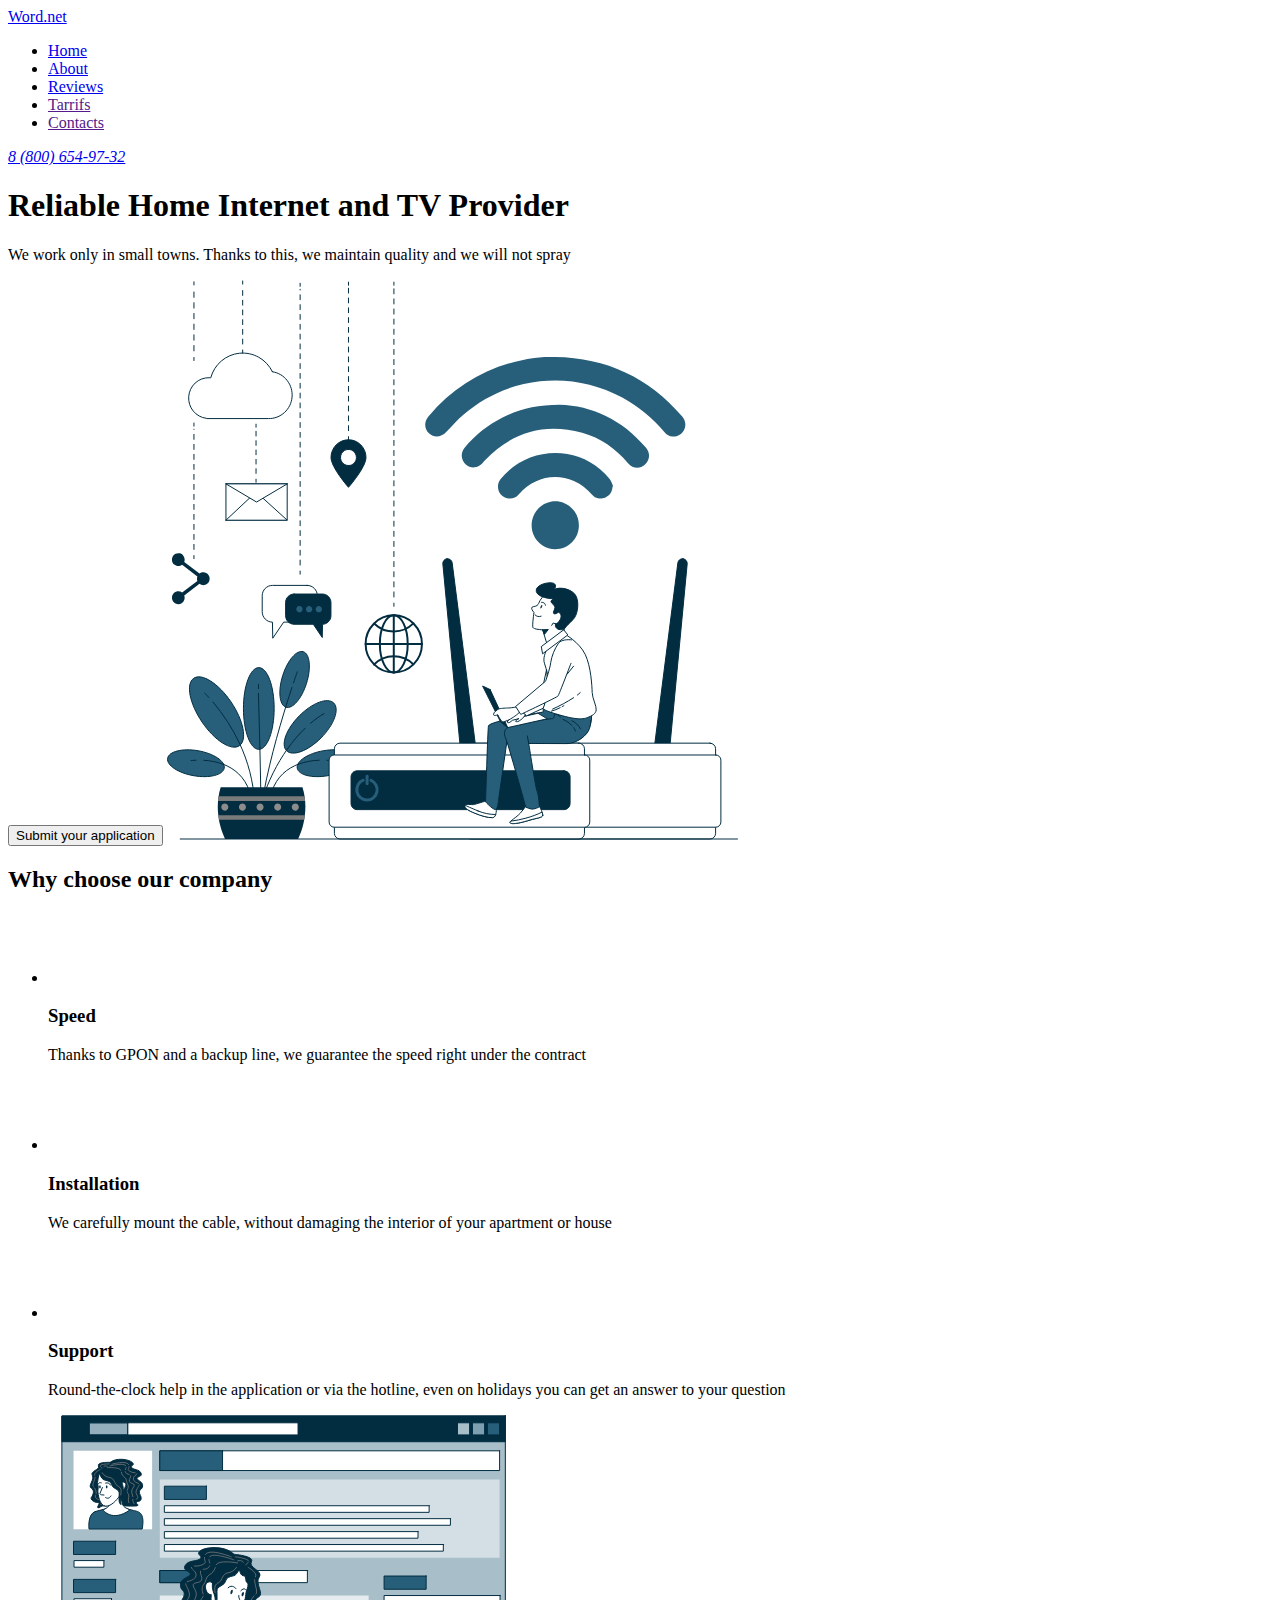
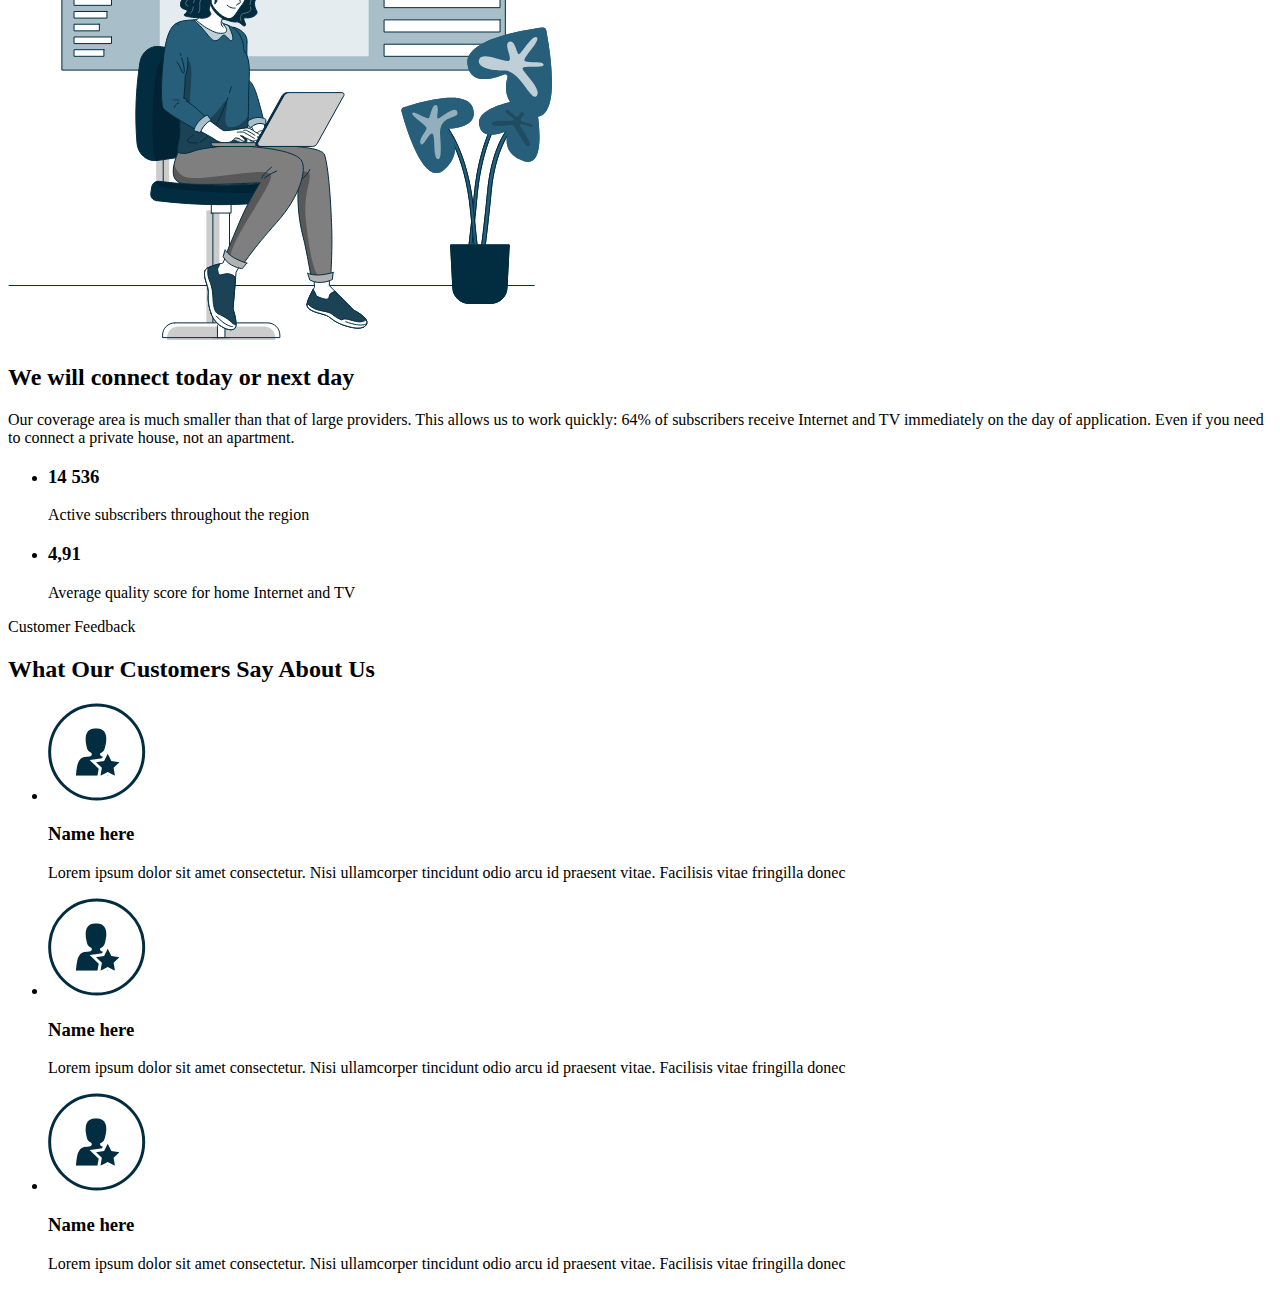
==== index.html @ 2d39d4bf "add customer section" ====
<!DOCTYPE html>
<html lang="en">
  <head>
    <meta charset="UTF-8" />
    <meta name="viewport" content="width=device-width, initial-scale=1.0" />
    <title>World.net</title>
  </head>
  <body>
    <header>
      <a href="./index.html">Word.net</a>
      <nav>
        <ul>
          <li><a href="./index.html">Home</a></li>
          <li><a href="#about">About</a></li>
          <li><a href="#customers">Reviews</a></li>
          <li><a href="">Tarrifs</a></li>
          <li><a href="">Contacts</a></li>
        </ul>
      </nav>
      <address>
        <a href="tel:+88006549732">8 (800) 654-97-32</a>
      </address>
    </header>
    <main>
      <section>
        <h1>Reliable Home Internet and TV Provider</h1>
        <p>
          We work only in small towns. Thanks to this, we maintain quality and
          we will not spray
        </p>
        <button type="button">Submit your application</button>
        <img
          src="./image/hero-img.svg"
          alt="hero-img"
          width="572"
          height="560"
        />
      </section>
      <section>
        <h2>Why choose our company</h2>
        <ul>
          <li>
            <img src="./image/speed.svg" alt="speed" width="70" height="70" />
            <h3>Speed</h3>
            <p>
              Thanks to GPON and a backup line, we guarantee the speed right
              under the contract
            </p>
          </li>
          <li>
            <img src="./image/instal.svg" alt="instal" width="70" height="70" />
            <h3>Installation</h3>
            <p>
              We carefully mount the cable, without damaging the interior of
              your apartment or house
            </p>
          </li>
          <li>
            <img
              src="./image/support.svg"
              alt="support"
              width="70"
              height="70"
            />
            <h3>Support</h3>
            <p>
              Round-the-clock help in the application or via the hotline, even
              on holidays you can get an answer to your question
            </p>
          </li>
        </ul>
      </section>
      <section id="about">
        <img src="./image/about-img.svg" alt="about-img" width="544" height="525">
        <h2>We will connect today
        or next day</h2>
        <p>Our coverage area is much smaller than that of large providers. This allows us to work quickly: 64% of subscribers
        receive Internet and TV immediately on the day of application. Even if you need to connect a private house, not an
        apartment.</p>
        <ul>
          <li>
            <h3>14 536</h3>
            <p>Active subscribers throughout the region</p>
          </li>
          <li>
            <h3>4,91</h3>
            <p>Average quality score for home Internet and TV</p>
          </li>
        </ul>
      </section>
      <section id="customers">
        <p>Customer Feedback</p>
        <h2>What Our Customers Say About Us</h2>
        <ul>
          <li>
            <img src="./image/customer.svg" alt="customer" width="98" height="98">
            <h3>Name here</h3>
            <p>Lorem ipsum dolor sit amet consectetur. Nisi ullamcorper tincidunt odio arcu id praesent vitae. Facilisis vitae fringilla donec</p>
          </li>
          <li>
            <img src="./image/customer.svg" alt="customer" width="98" height="98">
            <h3>Name here</h3>
            <p>Lorem ipsum dolor sit amet consectetur. Nisi ullamcorper tincidunt odio arcu id praesent vitae. Facilisis vitae fringilla donec</p>
          </li>
          <li>
            <img src="./image/customer.svg" alt="customer" width="98" height="98">
            <h3>Name here</h3>
            <p>Lorem ipsum dolor sit amet consectetur. Nisi ullamcorper tincidunt odio arcu id praesent vitae. Facilisis vitae fringilla donec</p>
          </li>
        </ul>
      </section>
    </main>
  </body>
</html>
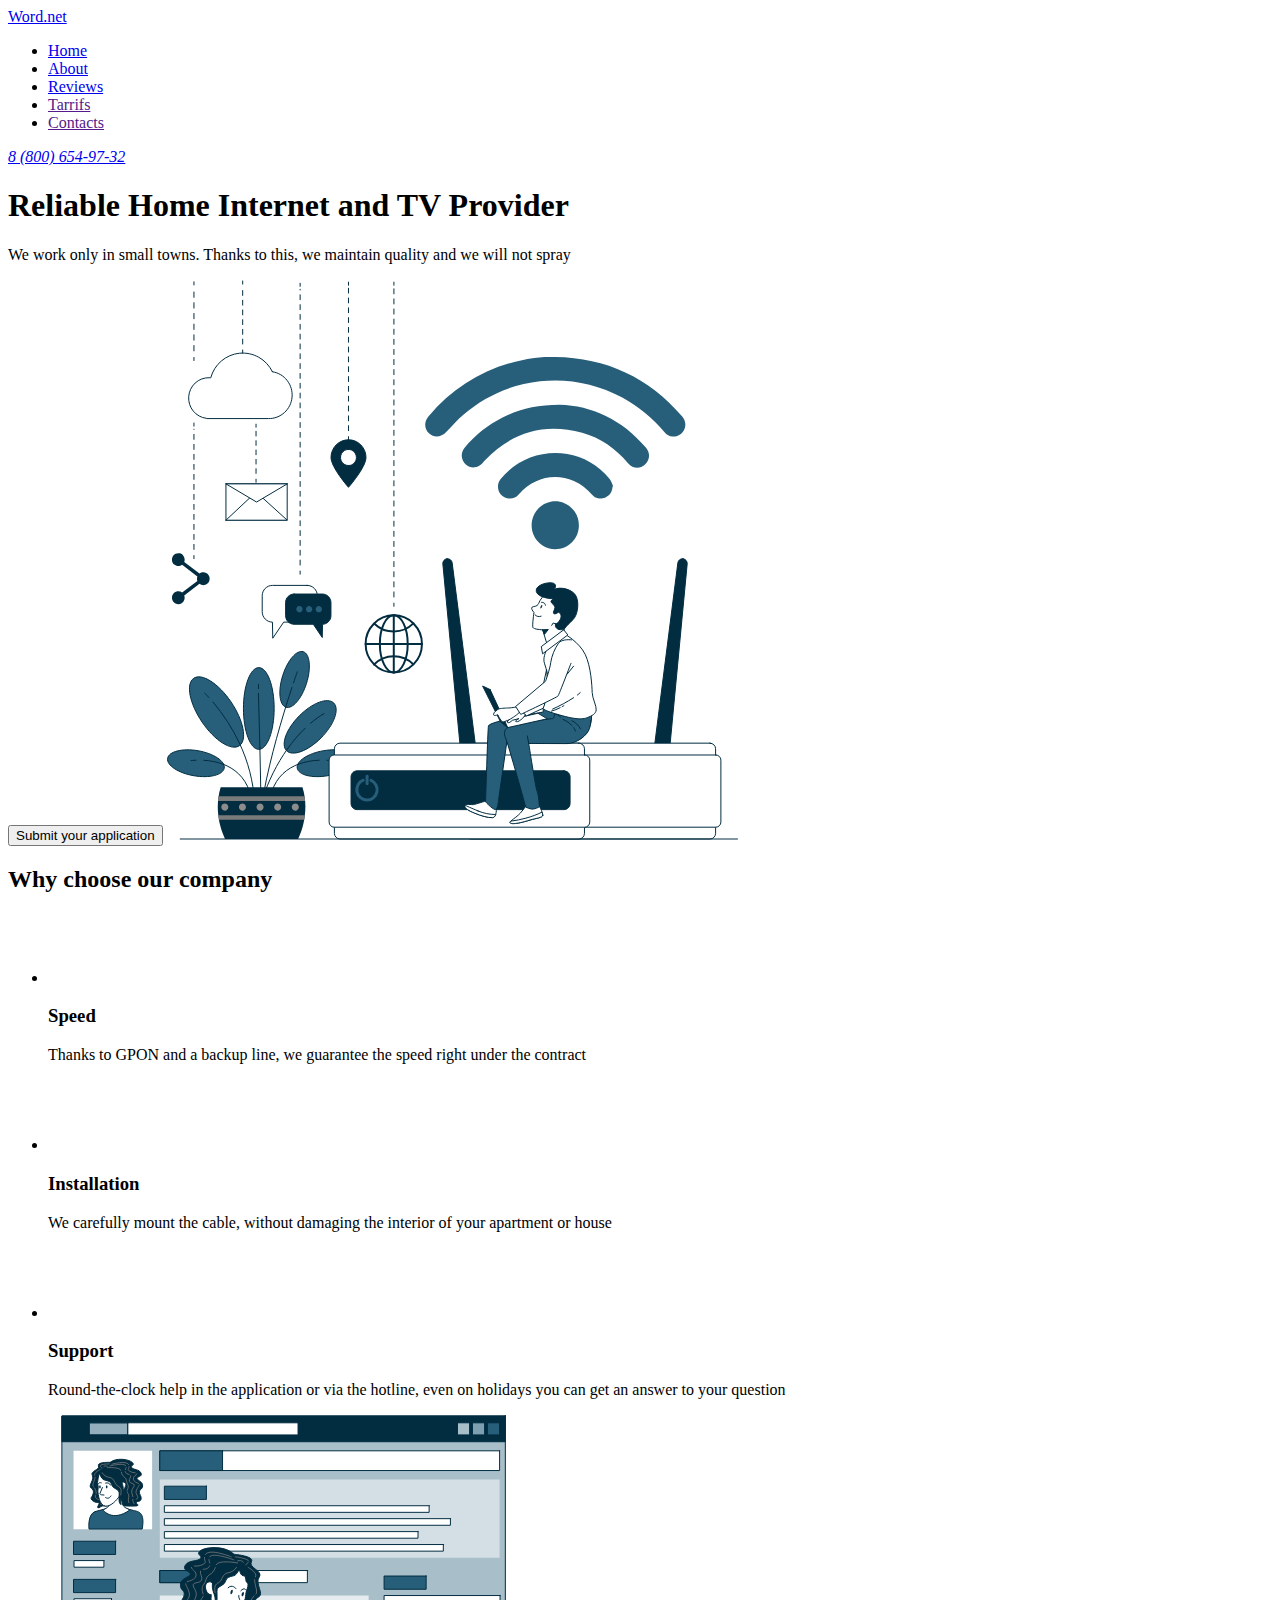
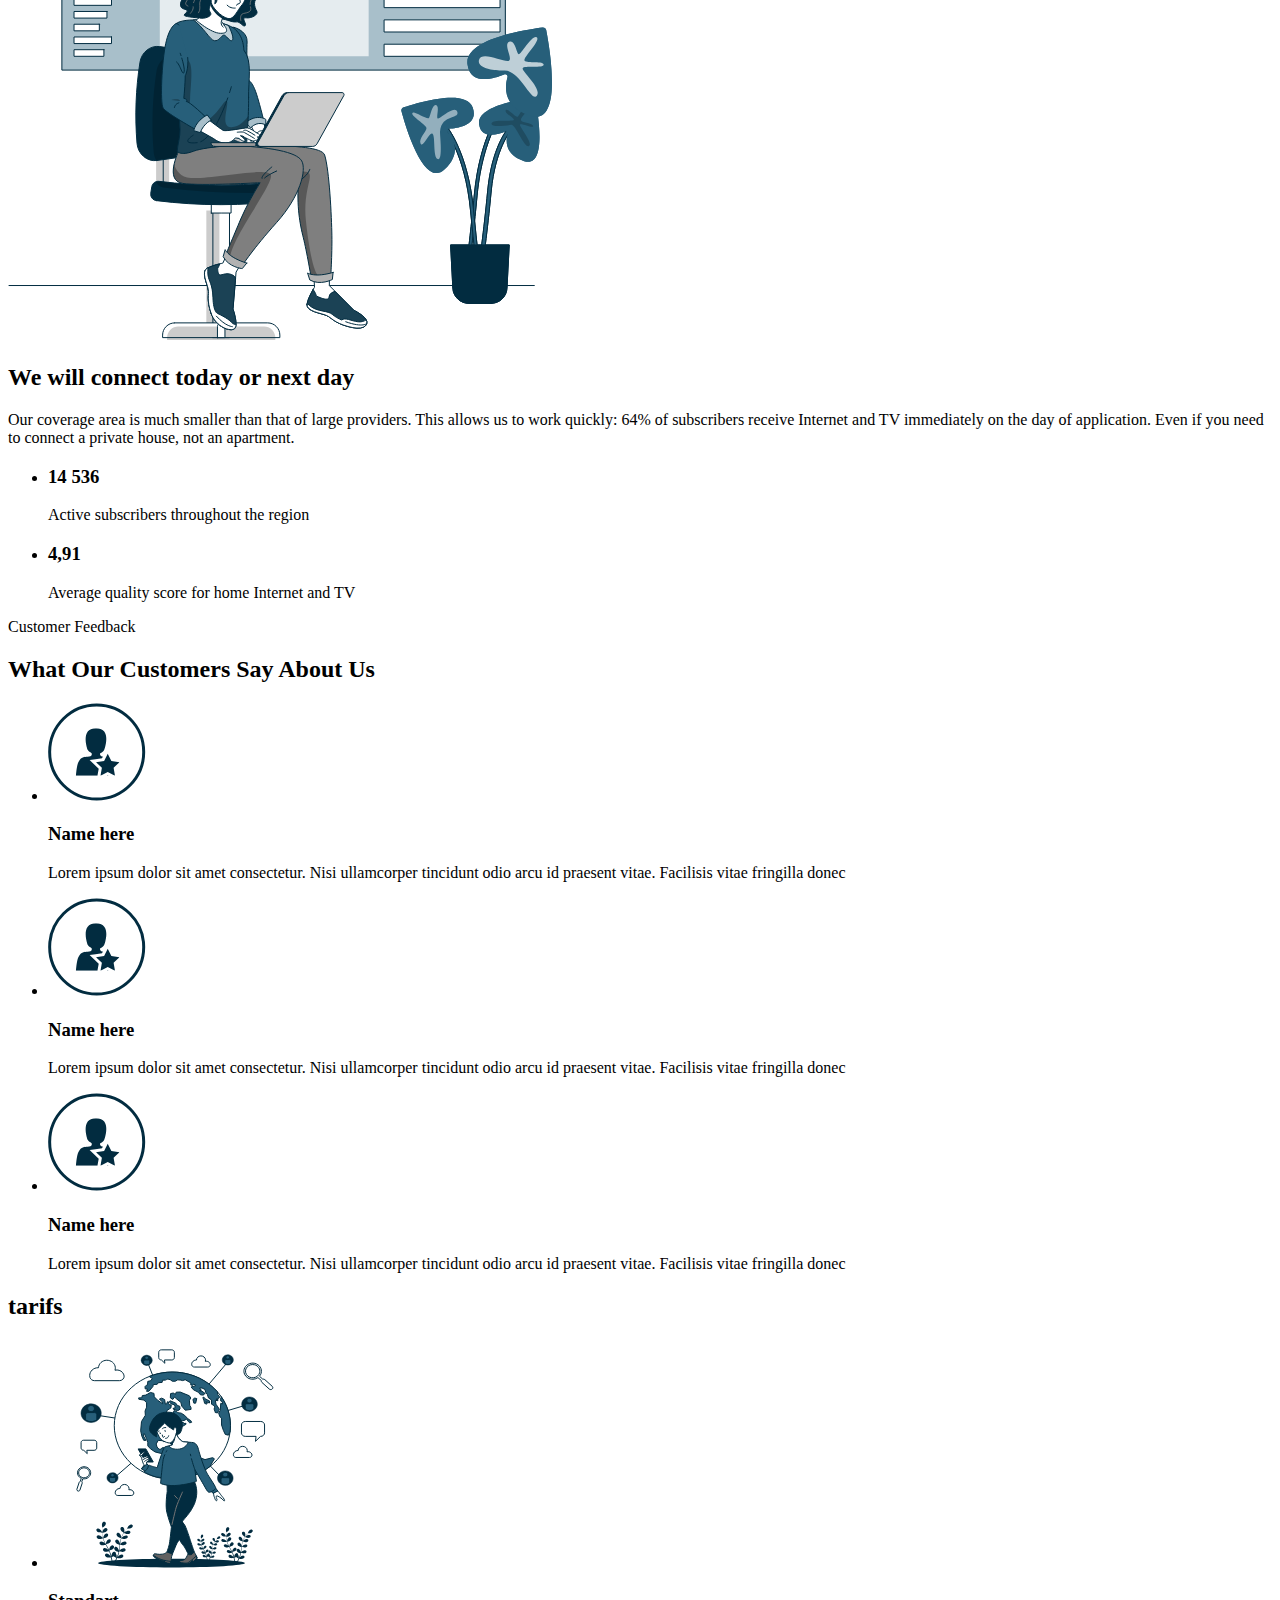
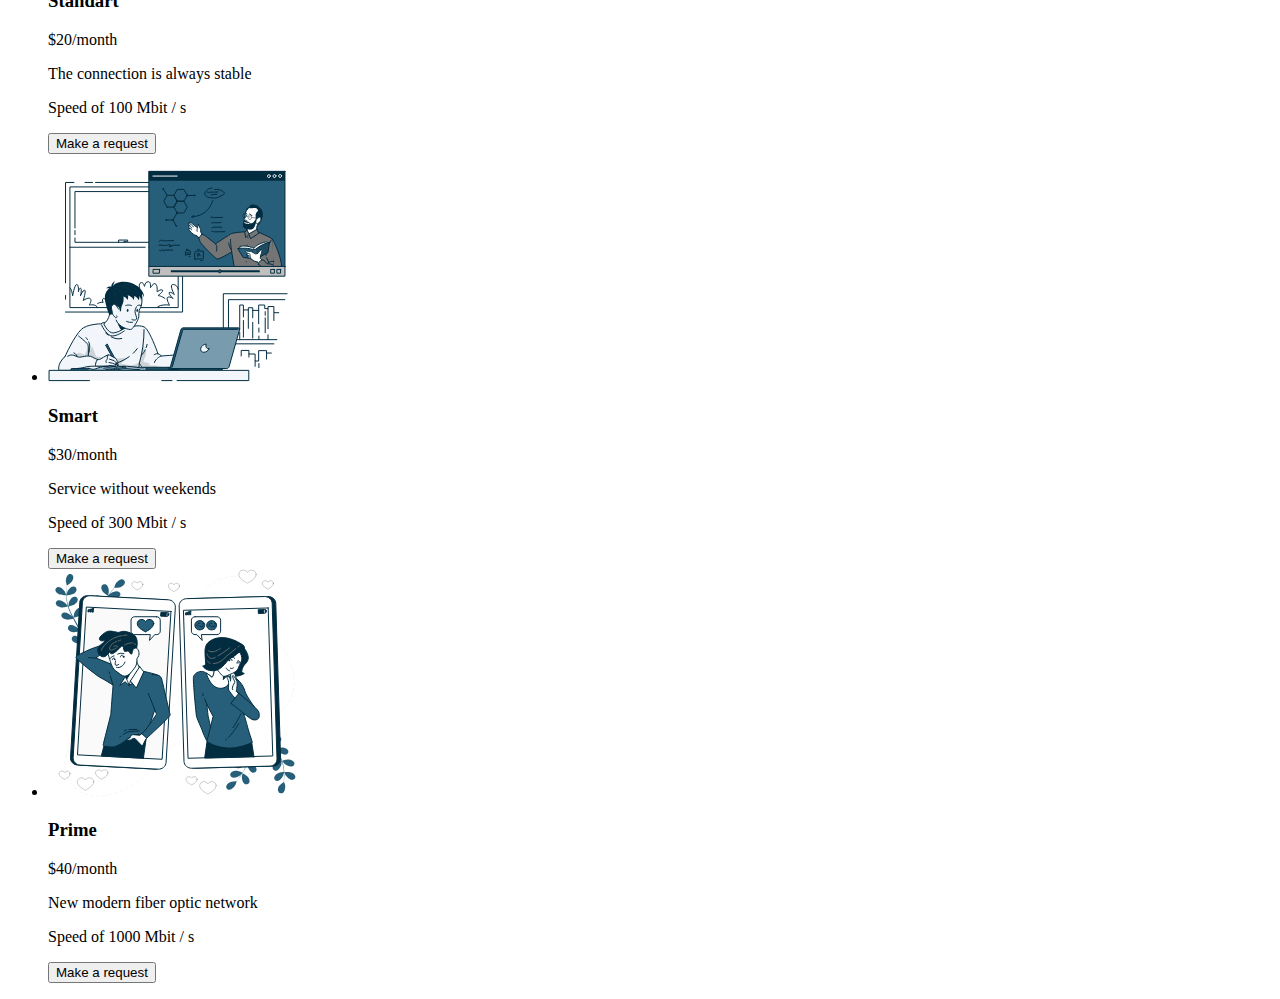
==== commit 8897aa9d: "add tarif section" ====
--- a/index.html
+++ b/index.html
@@ -71,12 +71,19 @@
         </ul>
       </section>
       <section id="about">
-        <img src="./image/about-img.svg" alt="about-img" width="544" height="525">
-        <h2>We will connect today
-        or next day</h2>
-        <p>Our coverage area is much smaller than that of large providers. This allows us to work quickly: 64% of subscribers
-        receive Internet and TV immediately on the day of application. Even if you need to connect a private house, not an
-        apartment.</p>
+        <img
+          src="./image/about-img.svg"
+          alt="about-img"
+          width="544"
+          height="525"
+        />
+        <h2>We will connect today or next day</h2>
+        <p>
+          Our coverage area is much smaller than that of large providers. This
+          allows us to work quickly: 64% of subscribers receive Internet and TV
+          immediately on the day of application. Even if you need to connect a
+          private house, not an apartment.
+        </p>
         <ul>
           <li>
             <h3>14 536</h3>
@@ -93,19 +100,77 @@
         <h2>What Our Customers Say About Us</h2>
         <ul>
           <li>
-            <img src="./image/customer.svg" alt="customer" width="98" height="98">
+            <img
+              src="./image/customer.svg"
+              alt="customer"
+              width="98"
+              height="98"
+            />
             <h3>Name here</h3>
-            <p>Lorem ipsum dolor sit amet consectetur. Nisi ullamcorper tincidunt odio arcu id praesent vitae. Facilisis vitae fringilla donec</p>
+            <p>
+              Lorem ipsum dolor sit amet consectetur. Nisi ullamcorper tincidunt
+              odio arcu id praesent vitae. Facilisis vitae fringilla donec
+            </p>
           </li>
           <li>
-            <img src="./image/customer.svg" alt="customer" width="98" height="98">
+            <img
+              src="./image/customer.svg"
+              alt="customer"
+              width="98"
+              height="98"
+            />
             <h3>Name here</h3>
-            <p>Lorem ipsum dolor sit amet consectetur. Nisi ullamcorper tincidunt odio arcu id praesent vitae. Facilisis vitae fringilla donec</p>
+            <p>
+              Lorem ipsum dolor sit amet consectetur. Nisi ullamcorper tincidunt
+              odio arcu id praesent vitae. Facilisis vitae fringilla donec
+            </p>
           </li>
           <li>
-            <img src="./image/customer.svg" alt="customer" width="98" height="98">
+            <img
+              src="./image/customer.svg"
+              alt="customer"
+              width="98"
+              height="98"
+            />
             <h3>Name here</h3>
-            <p>Lorem ipsum dolor sit amet consectetur. Nisi ullamcorper tincidunt odio arcu id praesent vitae. Facilisis vitae fringilla donec</p>
+            <p>
+              Lorem ipsum dolor sit amet consectetur. Nisi ullamcorper tincidunt
+              odio arcu id praesent vitae. Facilisis vitae fringilla donec
+            </p>
+          </li>
+        </ul>
+      </section>
+      <section>
+        <h2>tarifs</h2>
+        <ul>
+          <li>
+            <img
+              src="./image/standart.svg"
+              alt="standart"
+              width="248"
+              height="228"
+            />
+            <h3>Standart</h3>
+            <p>$20/month</p>
+            <p>The connection is always stable</p>
+            <p>Speed of 100 Mbit / s</p>
+            <button type="button">Make a request</button>
+          </li>
+          <li>
+            <img src="./image/smart.svg" alt="smart" width="248" height="228" />
+            <h3>Smart</h3>
+            <p>$30/month</p>
+            <p>Service without weekends</p>
+            <p>Speed of 300 Mbit / s</p>
+            <button type="button">Make a request</button>
+          </li>
+          <li>
+            <img src="./image/prime.svg" alt="prime" width="248" height="228" />
+            <h3>Prime</h3>
+            <p>$40/month</p>
+            <p>New modern fiber optic network</p>
+            <p>Speed of 1000 Mbit / s</p>
+            <button type="button">Make a request</button>
           </li>
         </ul>
       </section>
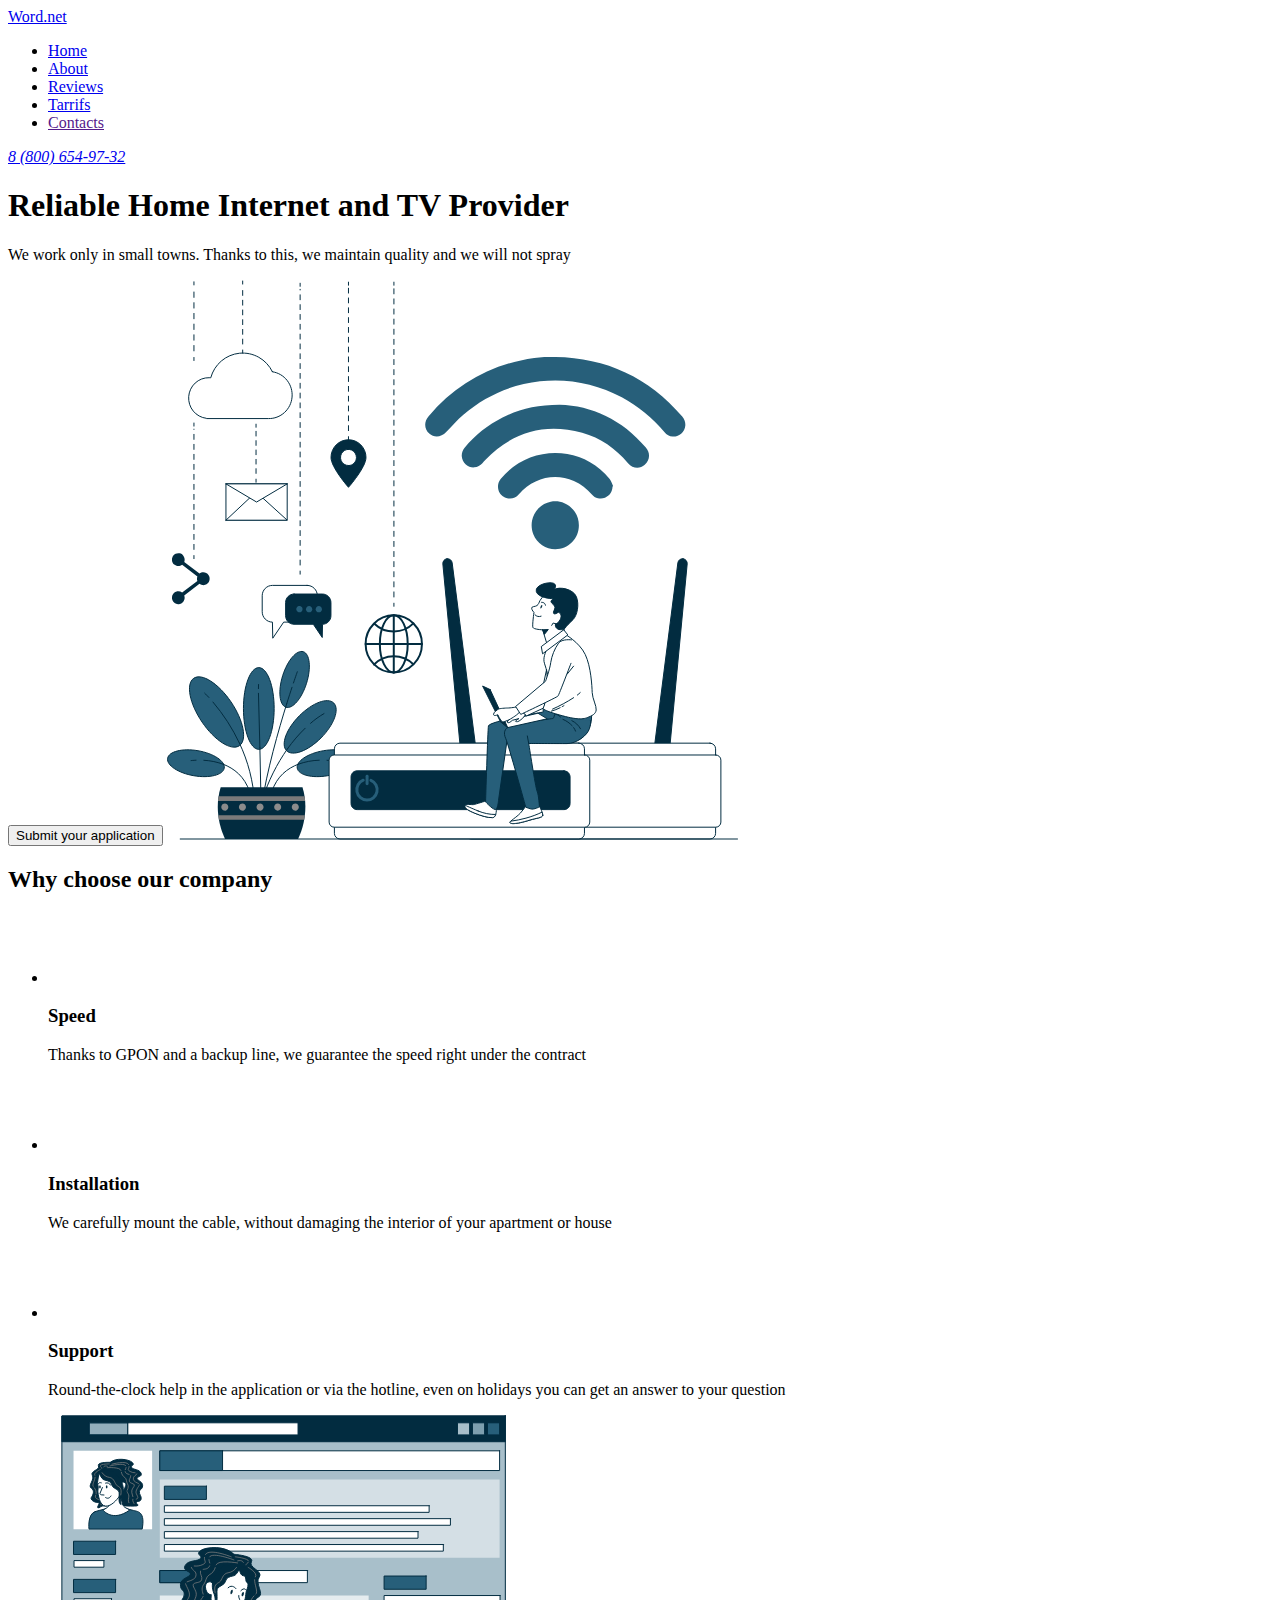
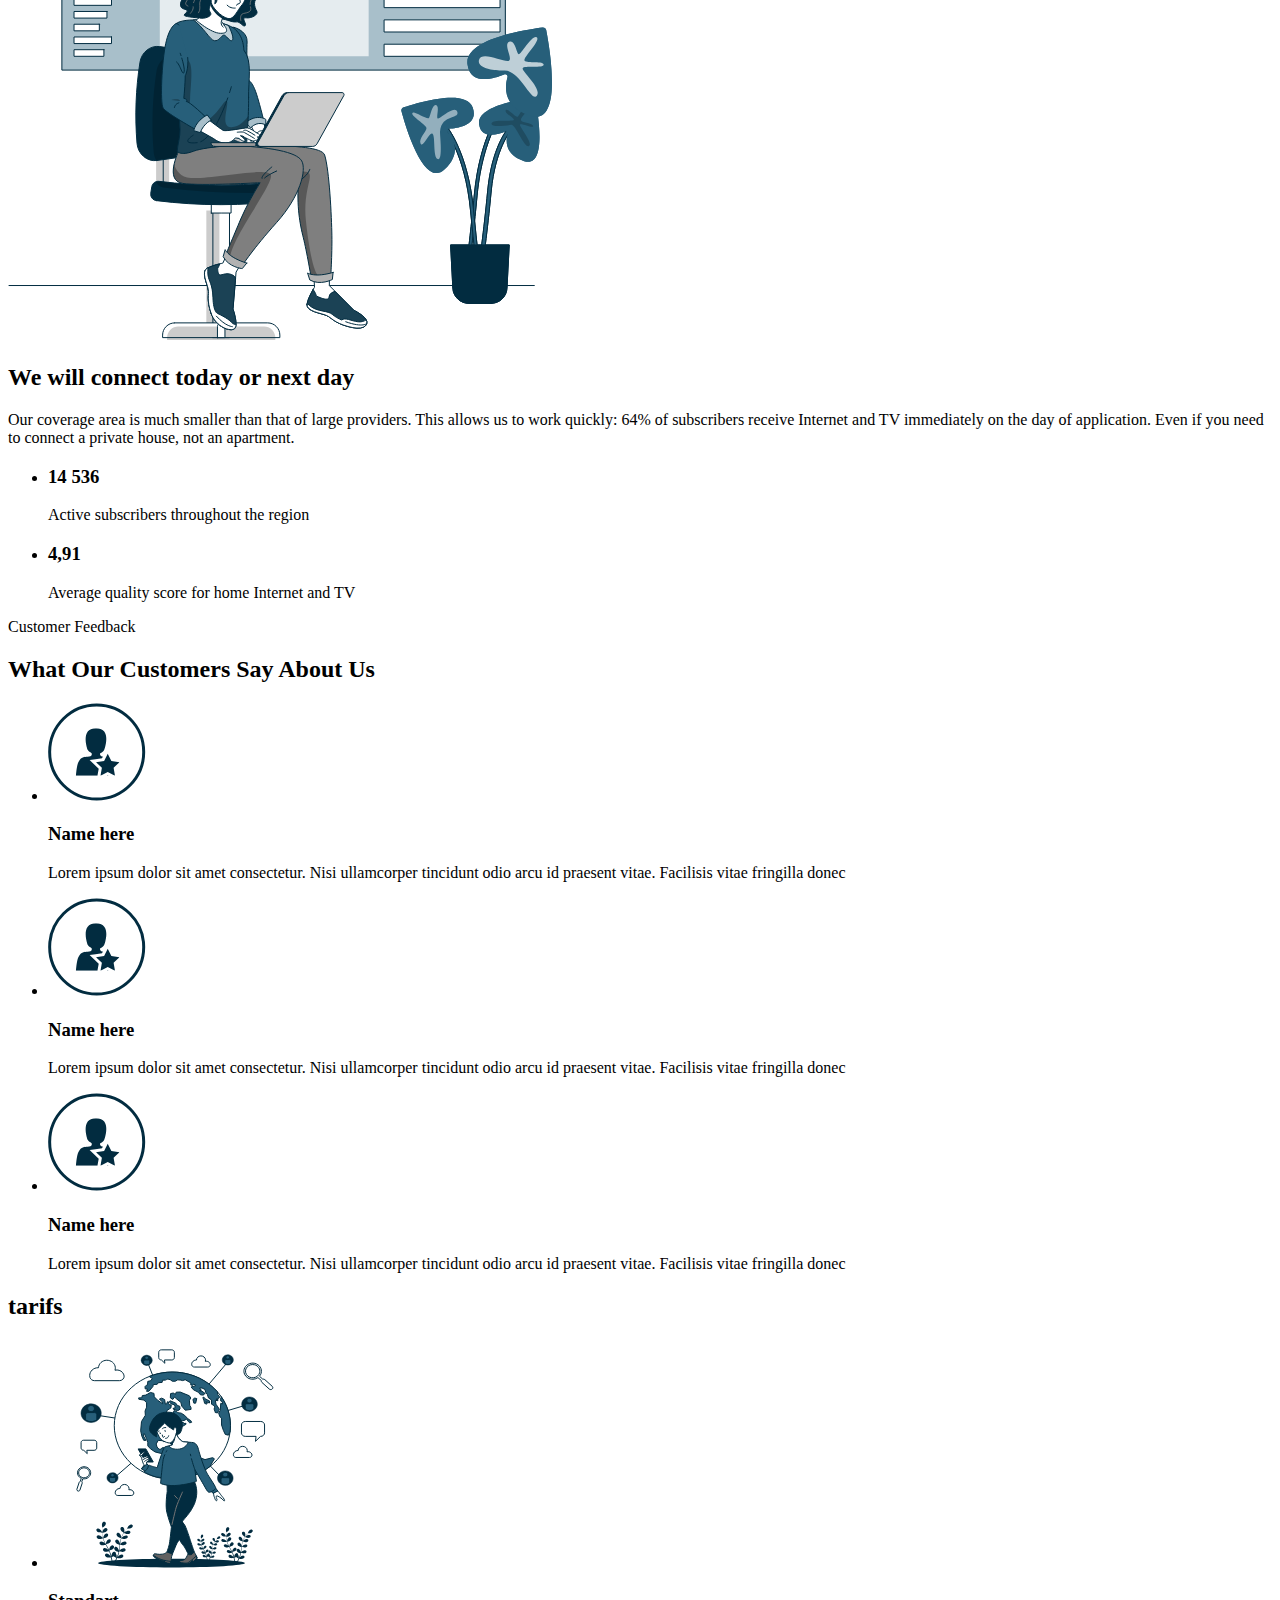
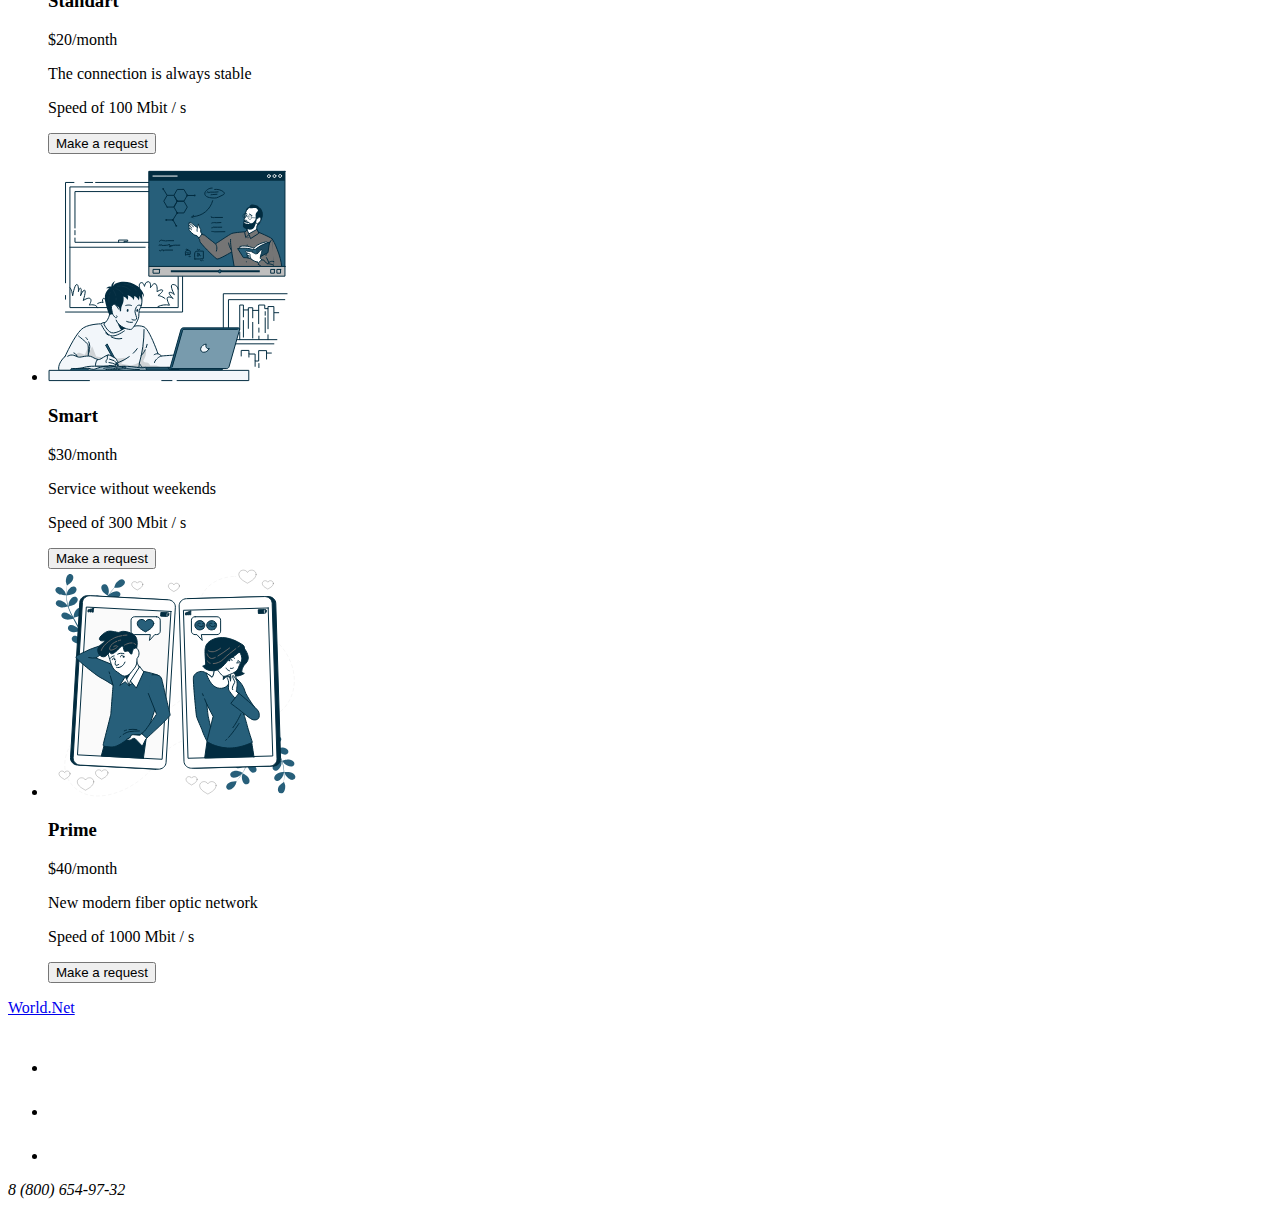
==== commit 59791ddd: "add foother" ====
--- a/index.html
+++ b/index.html
@@ -13,7 +13,7 @@
           <li><a href="./index.html">Home</a></li>
           <li><a href="#about">About</a></li>
           <li><a href="#customers">Reviews</a></li>
-          <li><a href="">Tarrifs</a></li>
+          <li><a href="./tarif.html">Tarrifs</a></li>
           <li><a href="">Contacts</a></li>
         </ul>
       </nav>
@@ -175,5 +175,38 @@
         </ul>
       </section>
     </main>
+    <footer>
+      <a href="./index.html">World.Net</a>
+      <ul>
+        <li>
+          <a href="" target="_blank" aria-label="instagram link"
+            ><img
+              src="./image/instagram.svg"
+              alt="instagram"
+              width="40"
+              height="40"
+          /></a>
+        </li>
+        <li>
+          <a href="" target="_blank" aria-label="facebook link"
+            ><img
+              src="./image/facebook.svg"
+              alt="facebook"
+              width="40"
+              height="40"
+          /></a>
+        </li>
+        <li>
+          <a href="" target="_blank" aria-label="whatsapp link"
+            ><img
+              src="./image/whatsapp.svg"
+              alt="whatsapp"
+              width="40"
+              height="40"
+          /></a>
+        </li>
+      </ul>
+      <address><a href="tel:88006549732"></a>8 (800) 654-97-32</address>
+    </footer>
   </body>
 </html>
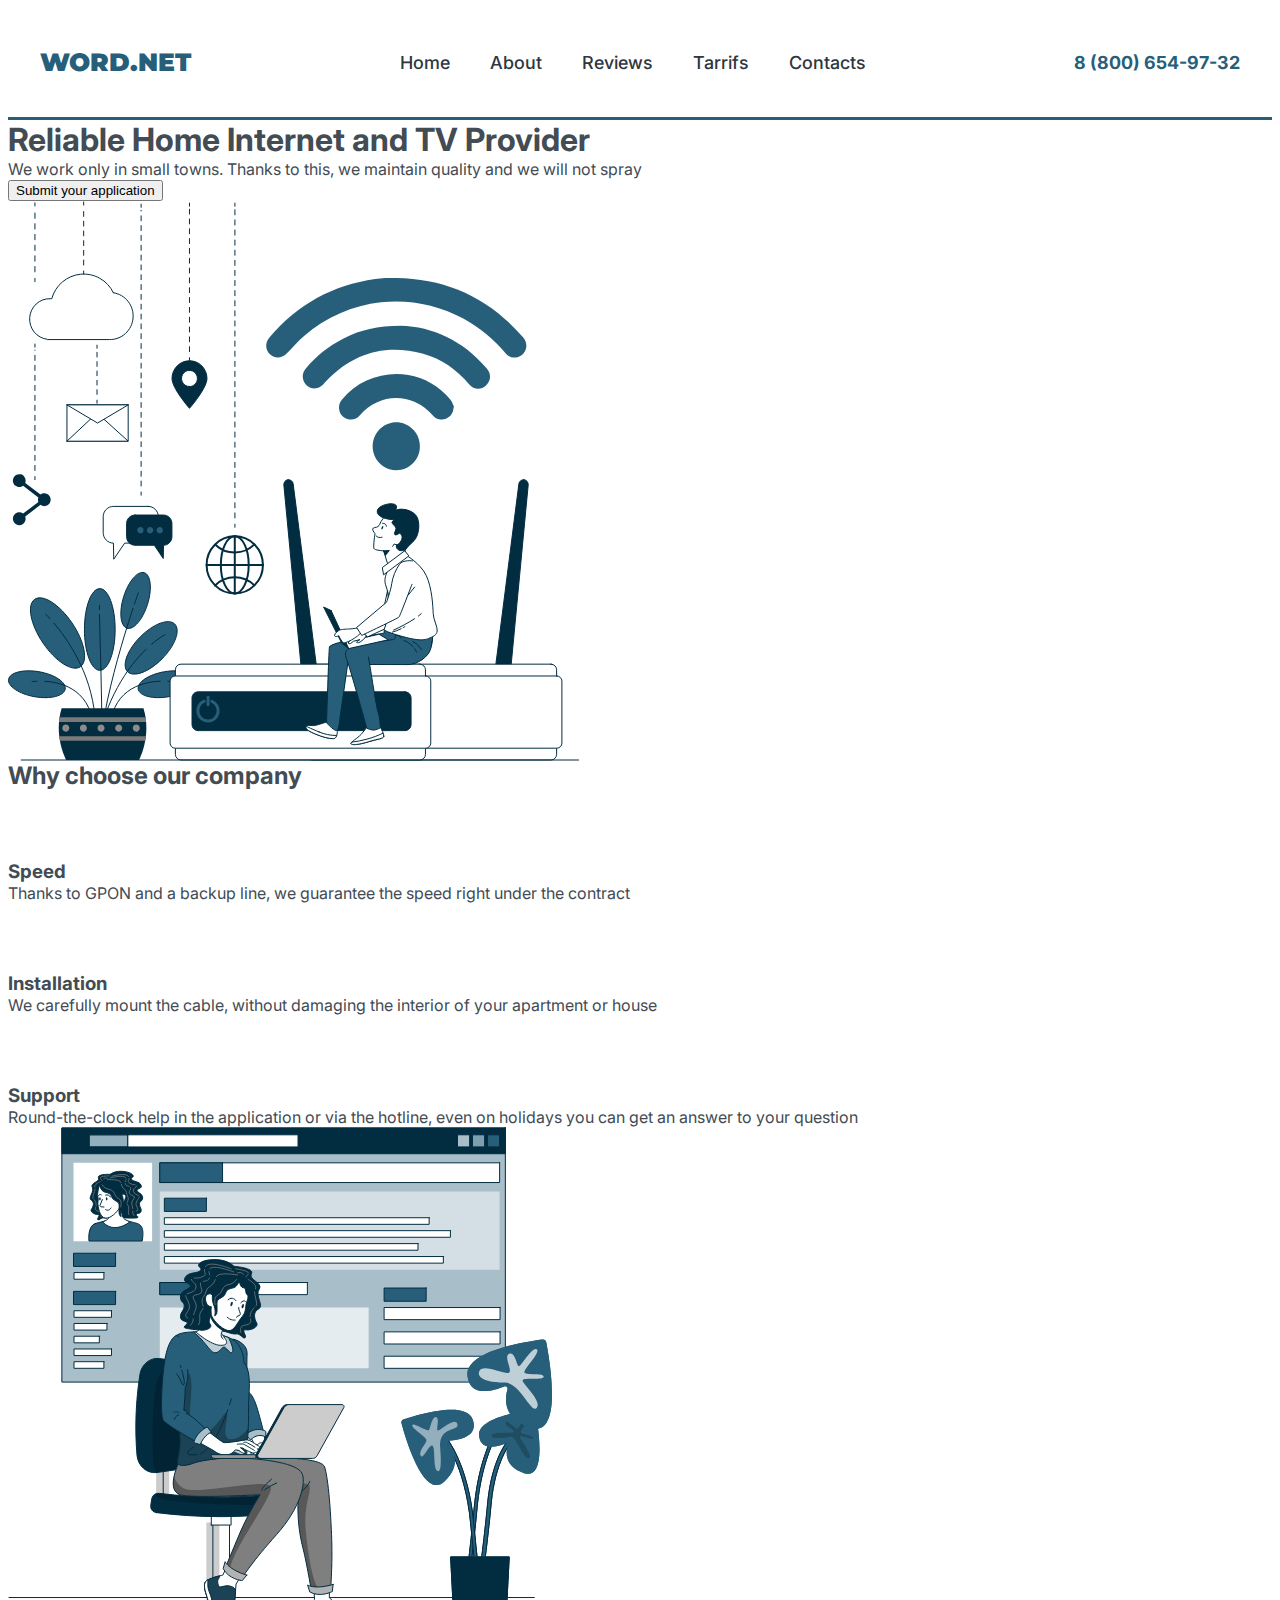
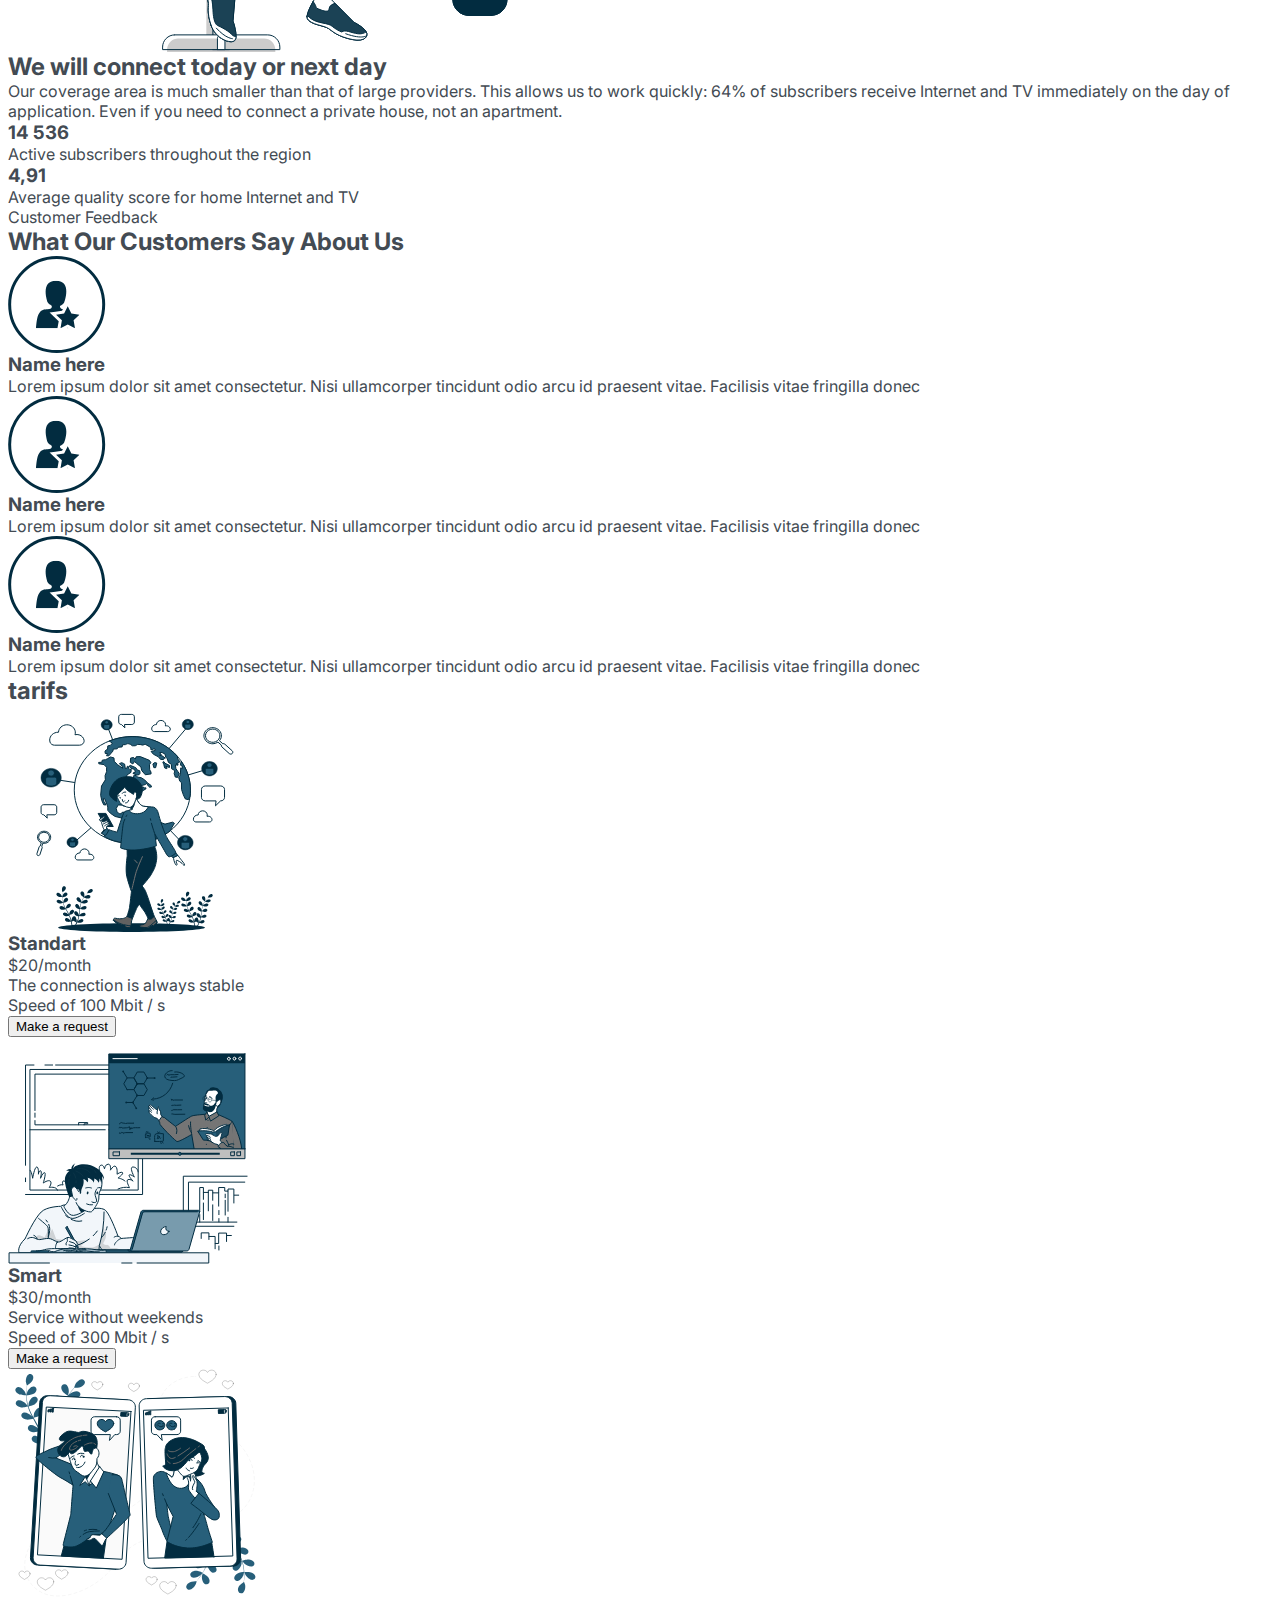
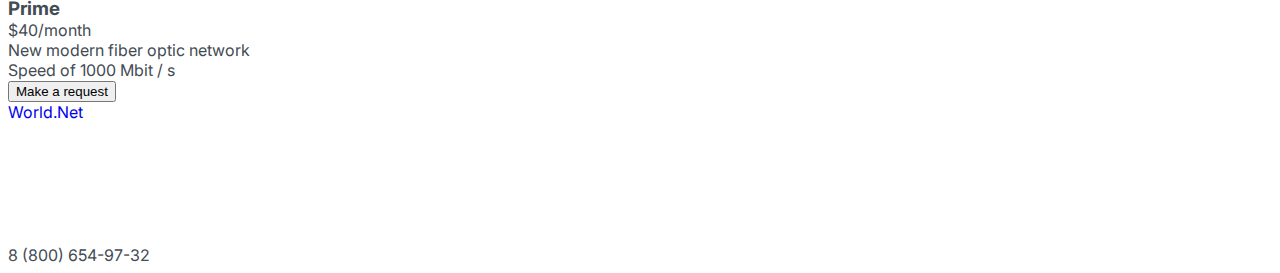
==== commit 53dc03cf: "add header styles" ====
--- a/index.html
+++ b/index.html
@@ -4,22 +4,29 @@
     <meta charset="UTF-8" />
     <meta name="viewport" content="width=device-width, initial-scale=1.0" />
     <title>World.net</title>
+    <link rel="stylesheet" href="https://cdnjs.cloudflare.com/ajax/libs/modern-normalize/2.0.0/modern-normalize.min.css" integrity="sha512-4xo8blKMVCiXpTaLzQSLSw3KFOVPWhm/TRtuPVc4WG6kUgjH6J03IBuG7JZPkcWMxJ5huwaBpOpnwYElP/m6wg==" crossorigin="anonymous" referrerpolicy="no-referrer" />
+    <link rel="preconnect" href="https://fonts.googleapis.com">
+<link rel="preconnect" href="https://fonts.gstatic.com" crossorigin>
+<link href="https://fonts.googleapis.com/css2?family=Inter:wght@400;600;700&family=Montserrat:wght@900&family=Poppins:wght@400&family=Reem+Kufi:wght@400&display=swap" rel="stylesheet">
+    <link rel="stylesheet" href="./css/style.css">
   </head>
   <body>
-    <header>
-      <a href="./index.html">Word.net</a>
-      <nav>
-        <ul>
-          <li><a href="./index.html">Home</a></li>
-          <li><a href="#about">About</a></li>
-          <li><a href="#customers">Reviews</a></li>
-          <li><a href="./tarif.html">Tarrifs</a></li>
-          <li><a href="">Contacts</a></li>
-        </ul>
-      </nav>
-      <address>
-        <a href="tel:+88006549732">8 (800) 654-97-32</a>
-      </address>
+    <header class="header">
+      <div class="container header-container">
+        <a class="header-logo" href="./index.html">Word.net</a>
+        <nav class="header-nav">
+          <ul class="header-list">
+            <li class="header-item"><a class="header-link" href="./index.html">Home</a></li>
+            <li class="header-item"><a class="header-link" href="#about">About</a></li>
+            <li class="header-item"><a class="header-link" href="#customers">Reviews</a></li>
+            <li class="header-item"><a class="header-link" href="./tarif.html">Tarrifs</a></li>
+            <li class="header-item"><a class="header-link" href="">Contacts</a></li>
+          </ul>
+        </nav>
+        <address class="header-addres">
+          <a class="header-tel-link" href="tel:+88006549732">8 (800) 654-97-32</a>
+        </address>
+      </div>
     </header>
     <main>
       <section>
--- a/css/style.css
+++ b/css/style.css
@@ -0,0 +1,96 @@
+body {
+  font-family: Inter, sans-serif;
+  background-color: #ffffff;
+  color: #434b53;
+}
+ul,
+ol {
+  list-style: none;
+  margin-top: 0;
+  margin-bottom: 0;
+  padding-left: 0;
+}
+
+a {
+  text-decoration: none;
+}
+
+address {
+  font-style: normal;
+}
+
+img {
+  display: block;
+  max-width: 100%;
+  height: auto;
+}
+
+h1,
+h2,
+h3,
+h4,
+h5,
+h6,
+p {
+  margin-top: 0;
+  margin-bottom: 0;
+}
+button {
+  cursor: pointer;
+}
+.container {
+    width: 1200px;
+    padding-left: 15px;
+    padding-right: 15px;
+    margin: 0 auto;
+}
+/* HEADER */
+
+.header {
+    border-bottom: 3px solid #275f7a;
+}
+
+.header-container {
+    display: flex;
+    justify-content: space-between;
+    align-items: center;
+}
+
+.header-logo {
+  font-weight: 900;
+  font-size: 25px;
+  line-height: 1.5;
+  text-transform: uppercase;
+  color: #275f7a;
+  font-family: "Montserrat", sans-serif;
+}
+.header-nav {
+}
+.header-list {
+    display: flex;
+    gap: 40px;
+}
+.header-item {
+}
+.header-link {
+  font-weight: 500;
+  font-size: 18px;
+  line-height: 1.5;
+  color: #2e363e;
+  padding-top: 41px;
+  padding-bottom: 41px;
+  display: block;
+}
+.header-link:hover,
+.header-link:focus {
+  color: #275f7a;
+}
+.header-addres {
+}
+.header-tel-link {
+  font-weight: 700;
+  font-size: 18px;
+  line-height: 1.52;
+  text-align: right;
+  color: #275f7a;
+}
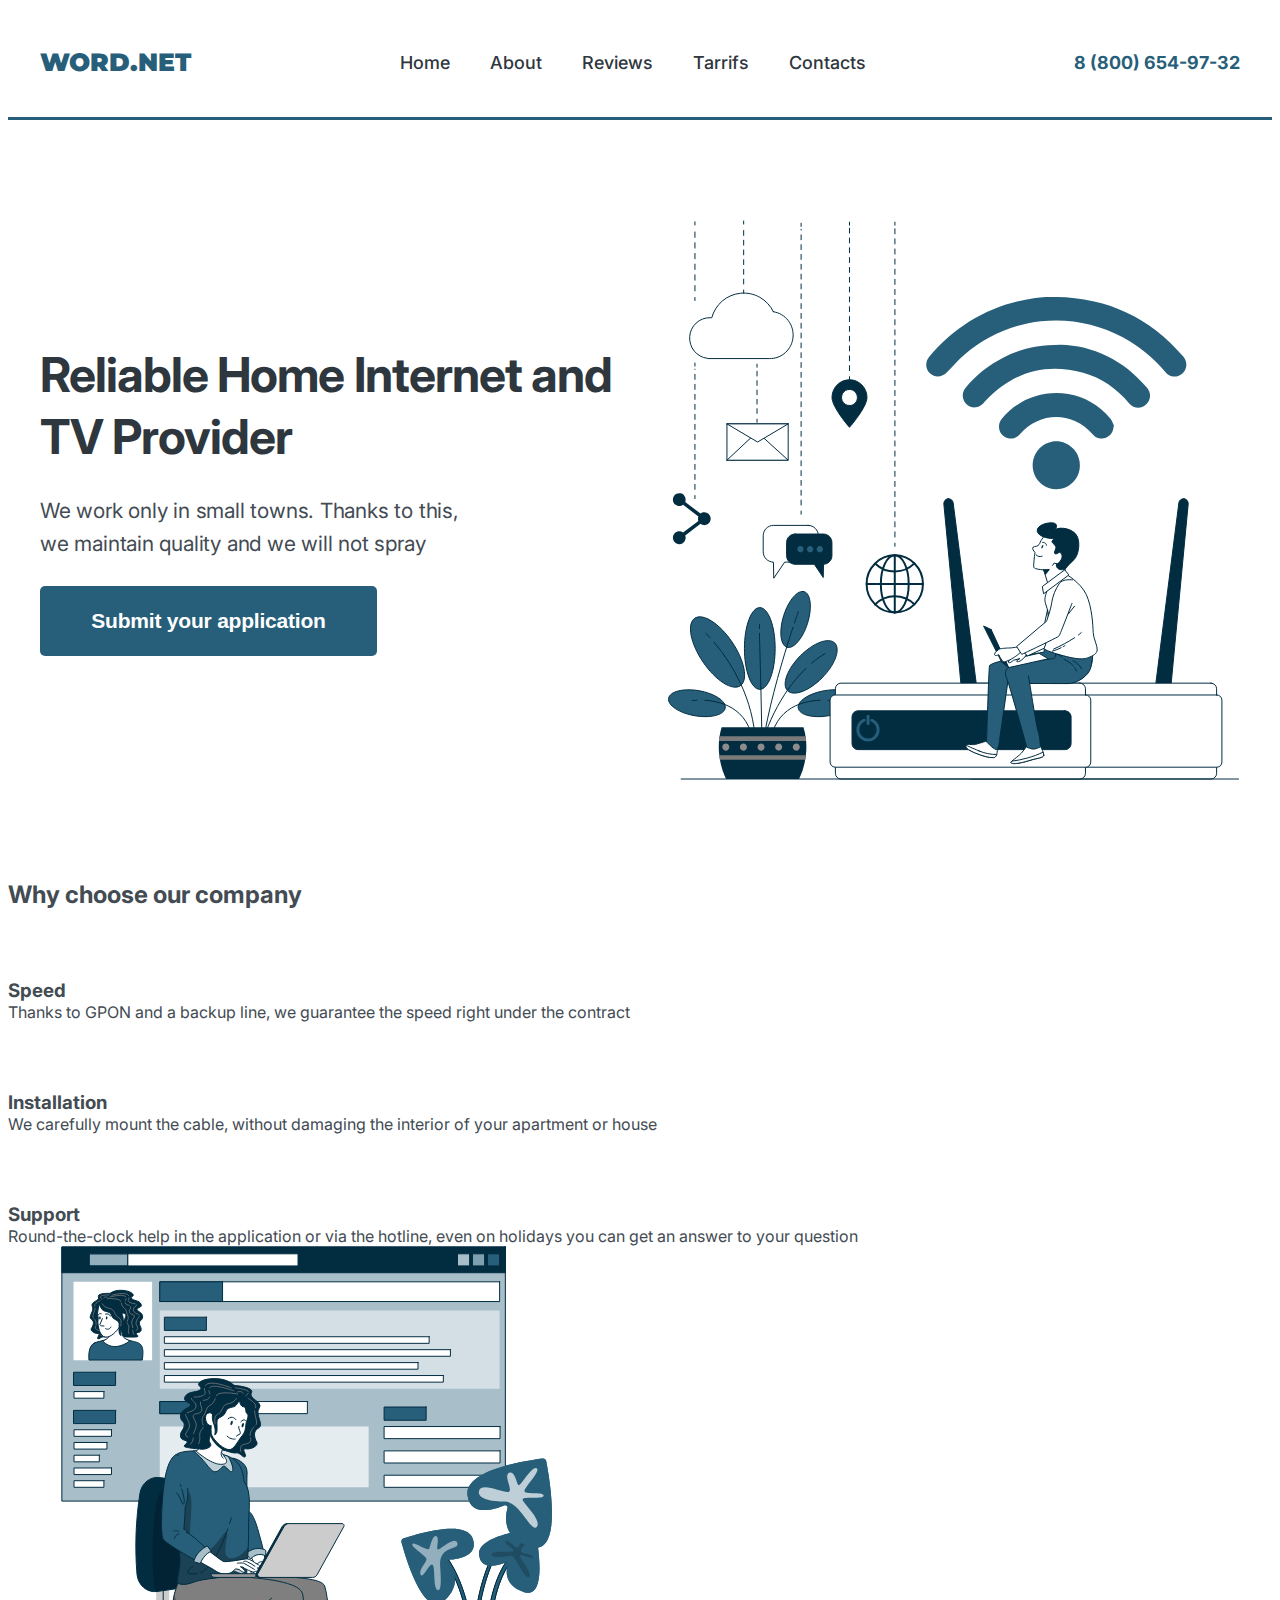
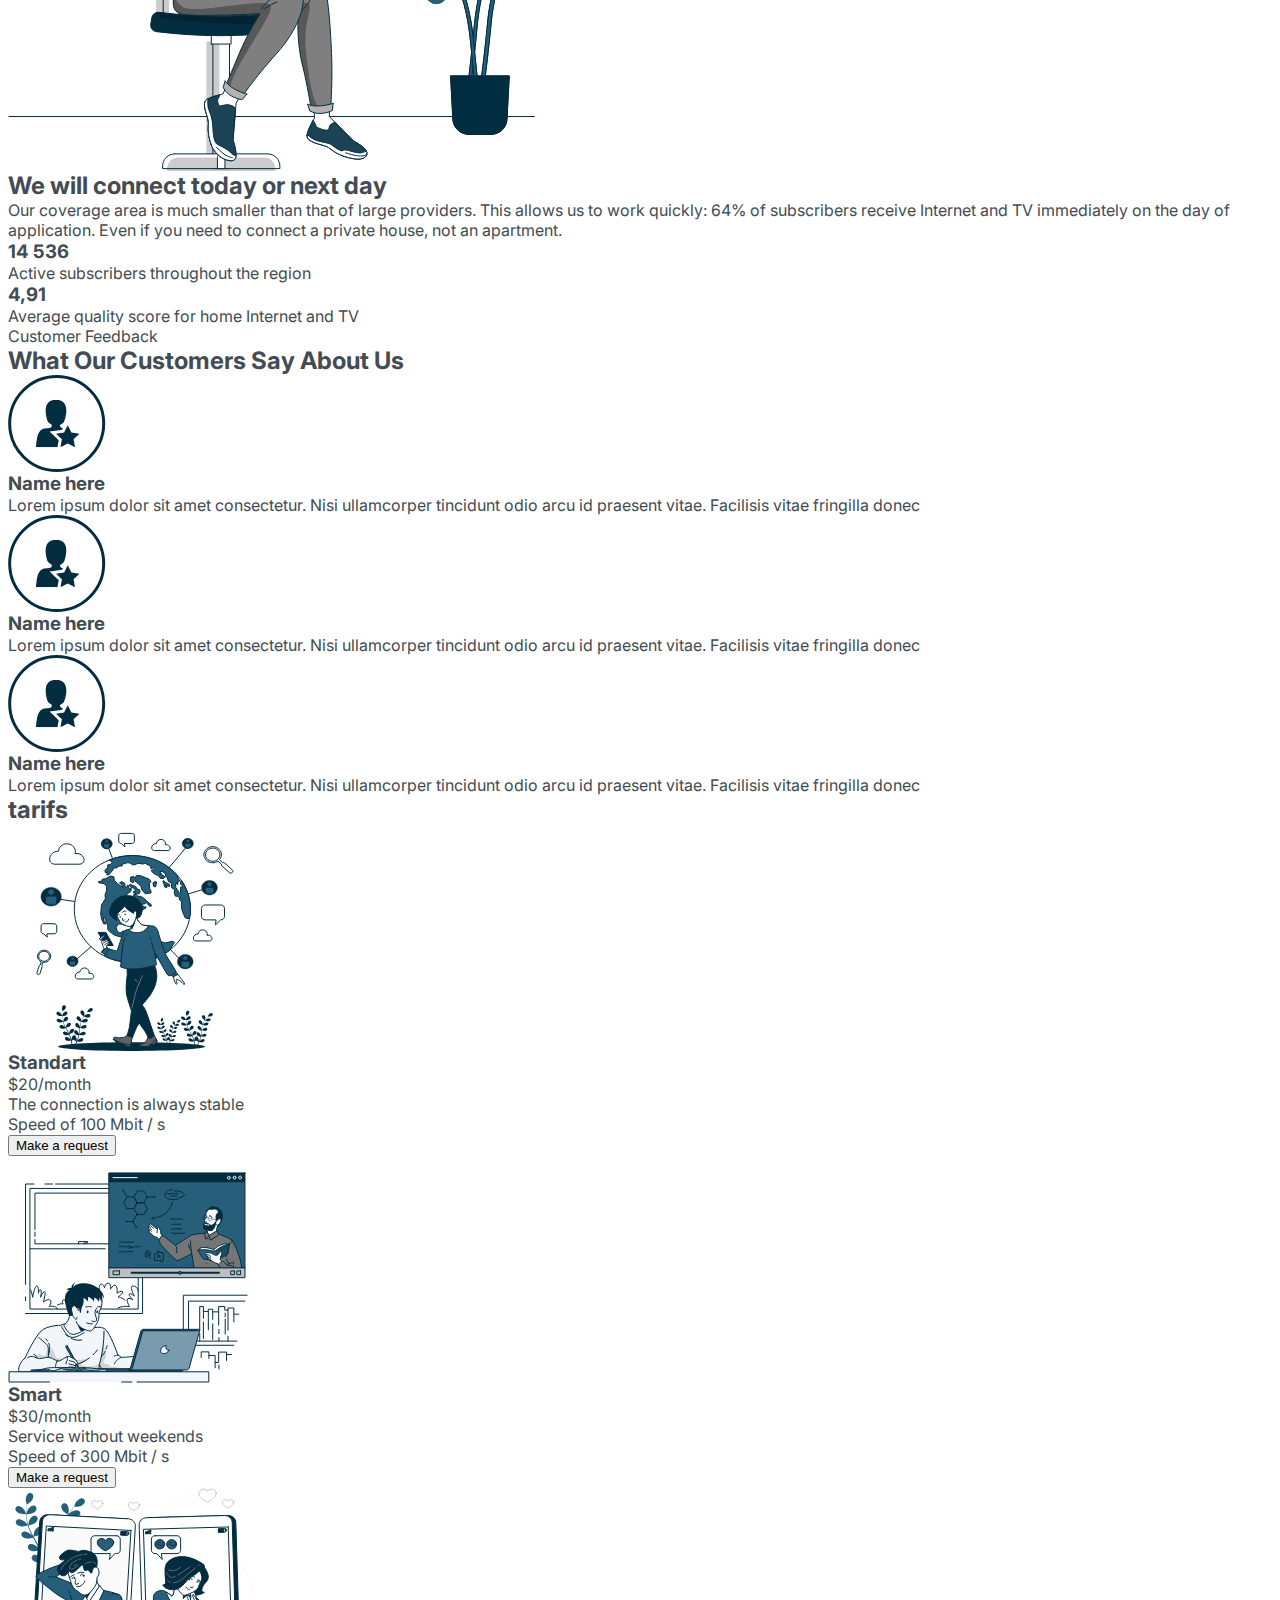
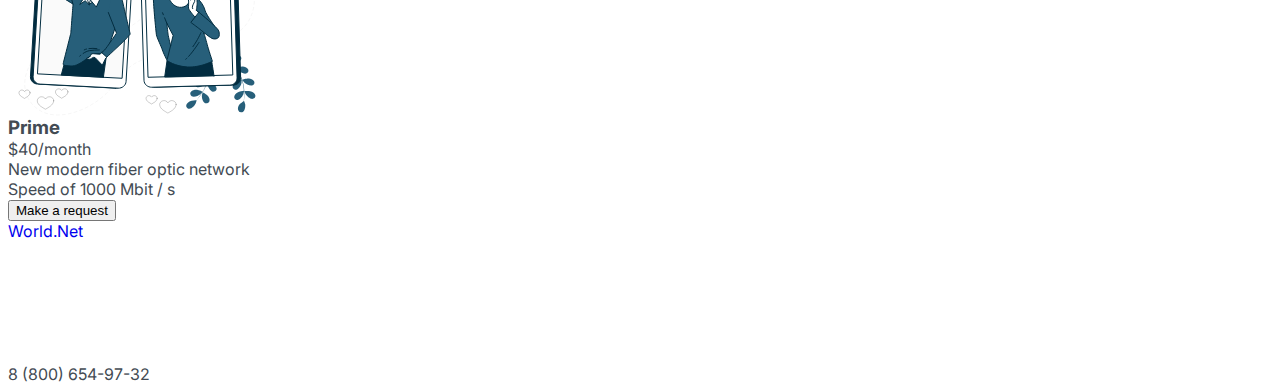
==== commit aeabc50f: "add hero styles" ====
--- a/index.html
+++ b/index.html
@@ -29,19 +29,24 @@
       </div>
     </header>
     <main>
-      <section>
-        <h1>Reliable Home Internet and TV Provider</h1>
-        <p>
-          We work only in small towns. Thanks to this, we maintain quality and
-          we will not spray
-        </p>
-        <button type="button">Submit your application</button>
-        <img
-          src="./image/hero-img.svg"
-          alt="hero-img"
-          width="572"
-          height="560"
-        />
+      <section class="hero-section">
+
+        <div class="container hero-container">
+          <div class="hero-box">
+            <h1 class="hero-title">Reliable Home Internet and TV Provider</h1>
+            <p class="hero-text">
+              We work only in small towns. Thanks to this, we maintain quality and
+              we will not spray
+            </p>
+            <button class="hero-btn" type="button">Submit your application</button>
+          </div>
+          <img
+            src="./image/hero-img.svg"
+            alt="hero-img"
+            width="572"
+            height="560"
+          />
+        </div>
       </section>
       <section>
         <h2>Why choose our company</h2>
--- a/css/style.css
+++ b/css/style.css
@@ -94,3 +94,47 @@
   text-align: right;
   color: #275f7a;
 }
+/*Hero-section-*/
+.hero-section {
+  padding-top: 100px;
+  padding-bottom: 100px;
+}
+
+.hero-title {
+    font-size: 48px;
+    line-height: 1.3;
+    letter-spacing: -0.02em;
+    color: #2e363e;
+    margin-bottom: 25px;
+}
+
+.hero-text {
+  font-size: 21px;
+    line-height: 1.6;
+    letter-spacing: -0.01em;
+    color: #434b53;
+    margin-bottom: 25px;
+    max-width: 434px;
+}
+
+.hero-btn {
+    border-radius: 5px;
+    padding: 20px 50px;
+    min-width: 337px;
+    height: 70px;
+  background: #275f7a;
+  font-weight: 600;
+    font-size: 21px;
+    line-height: 1.43;
+    letter-spacing: -0.01em;
+    color: #fff;
+    border: none;
+}
+.hero-box{
+
+}
+.hero-container{
+  display: flex;
+  align-items: center;
+  
+}
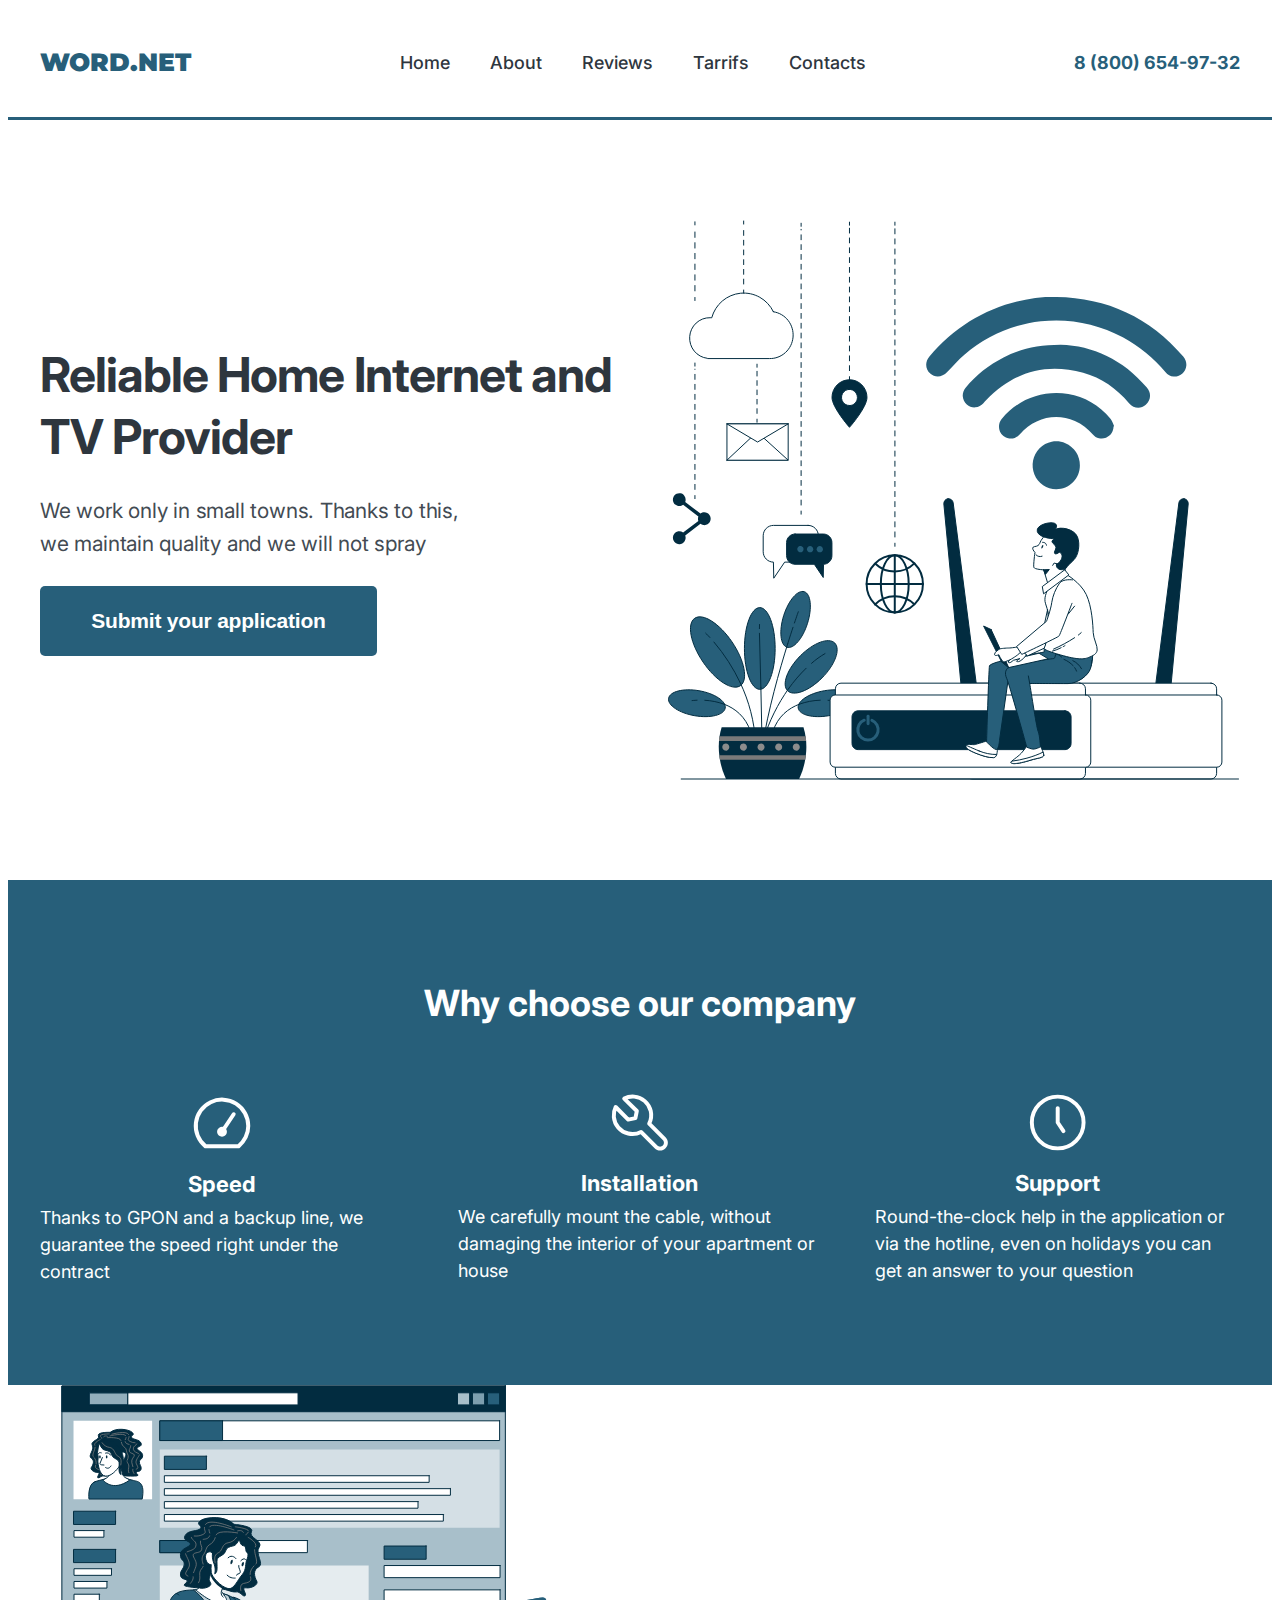
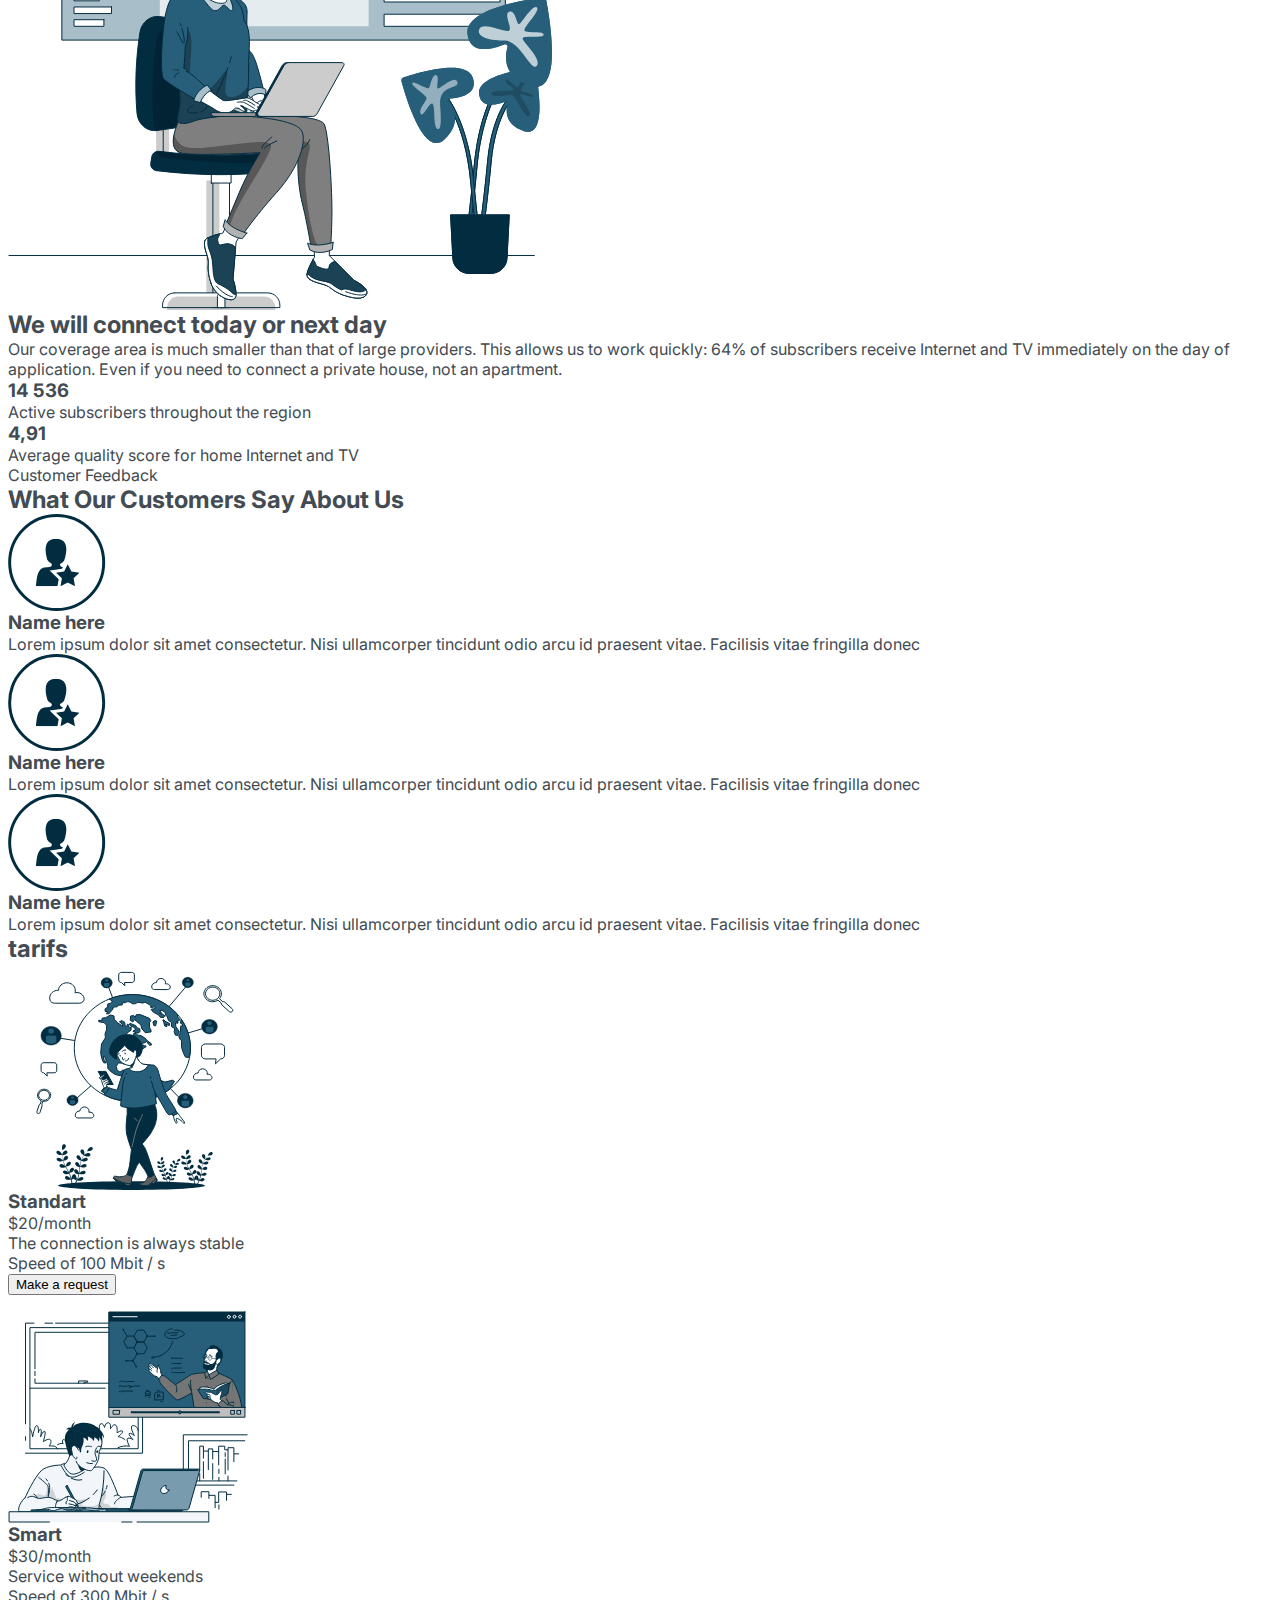
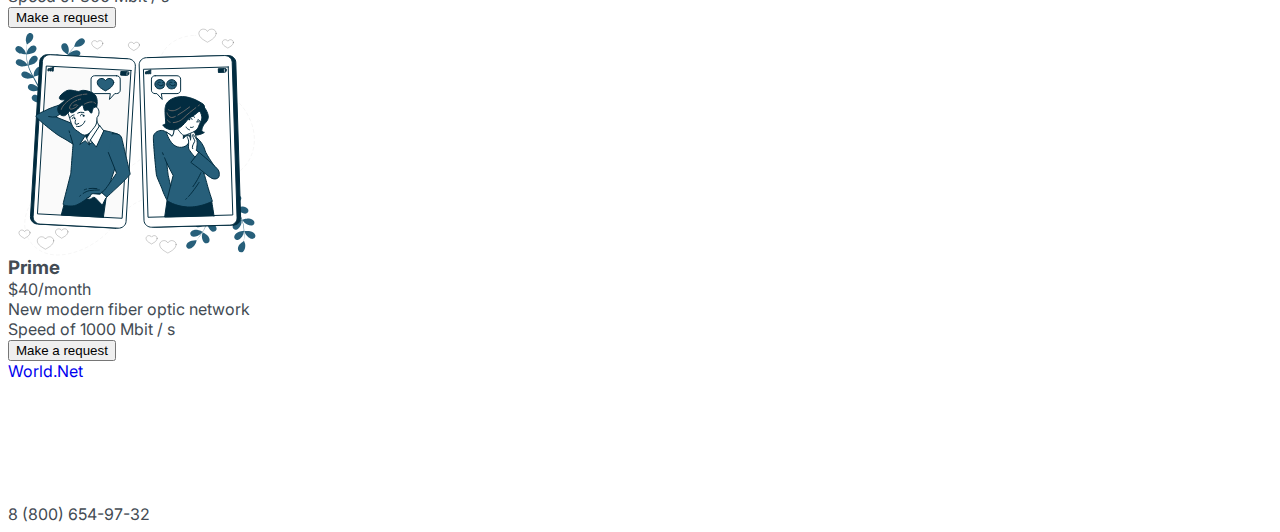
==== commit e3e8ef2c: "add features styles" ====
--- a/index.html
+++ b/index.html
@@ -4,11 +4,20 @@
     <meta charset="UTF-8" />
     <meta name="viewport" content="width=device-width, initial-scale=1.0" />
     <title>World.net</title>
-    <link rel="stylesheet" href="https://cdnjs.cloudflare.com/ajax/libs/modern-normalize/2.0.0/modern-normalize.min.css" integrity="sha512-4xo8blKMVCiXpTaLzQSLSw3KFOVPWhm/TRtuPVc4WG6kUgjH6J03IBuG7JZPkcWMxJ5huwaBpOpnwYElP/m6wg==" crossorigin="anonymous" referrerpolicy="no-referrer" />
-    <link rel="preconnect" href="https://fonts.googleapis.com">
-<link rel="preconnect" href="https://fonts.gstatic.com" crossorigin>
-<link href="https://fonts.googleapis.com/css2?family=Inter:wght@400;600;700&family=Montserrat:wght@900&family=Poppins:wght@400&family=Reem+Kufi:wght@400&display=swap" rel="stylesheet">
-    <link rel="stylesheet" href="./css/style.css">
+    <link
+      rel="stylesheet"
+      href="https://cdnjs.cloudflare.com/ajax/libs/modern-normalize/2.0.0/modern-normalize.min.css"
+      integrity="sha512-4xo8blKMVCiXpTaLzQSLSw3KFOVPWhm/TRtuPVc4WG6kUgjH6J03IBuG7JZPkcWMxJ5huwaBpOpnwYElP/m6wg=="
+      crossorigin="anonymous"
+      referrerpolicy="no-referrer"
+    />
+    <link rel="preconnect" href="https://fonts.googleapis.com" />
+    <link rel="preconnect" href="https://fonts.gstatic.com" crossorigin />
+    <link
+      href="https://fonts.googleapis.com/css2?family=Inter:wght@400;600;700&family=Montserrat:wght@900&family=Poppins:wght@400&family=Reem+Kufi:wght@400&display=swap"
+      rel="stylesheet"
+    />
+    <link rel="stylesheet" href="./css/style.css" />
   </head>
   <body>
     <header class="header">
@@ -16,29 +25,42 @@
         <a class="header-logo" href="./index.html">Word.net</a>
         <nav class="header-nav">
           <ul class="header-list">
-            <li class="header-item"><a class="header-link" href="./index.html">Home</a></li>
-            <li class="header-item"><a class="header-link" href="#about">About</a></li>
-            <li class="header-item"><a class="header-link" href="#customers">Reviews</a></li>
-            <li class="header-item"><a class="header-link" href="./tarif.html">Tarrifs</a></li>
-            <li class="header-item"><a class="header-link" href="">Contacts</a></li>
+            <li class="header-item">
+              <a class="header-link" href="./index.html">Home</a>
+            </li>
+            <li class="header-item">
+              <a class="header-link" href="#about">About</a>
+            </li>
+            <li class="header-item">
+              <a class="header-link" href="#customers">Reviews</a>
+            </li>
+            <li class="header-item">
+              <a class="header-link" href="./tarif.html">Tarrifs</a>
+            </li>
+            <li class="header-item">
+              <a class="header-link" href="">Contacts</a>
+            </li>
           </ul>
         </nav>
         <address class="header-addres">
-          <a class="header-tel-link" href="tel:+88006549732">8 (800) 654-97-32</a>
+          <a class="header-tel-link" href="tel:+88006549732"
+            >8 (800) 654-97-32</a
+          >
         </address>
       </div>
     </header>
     <main>
       <section class="hero-section">
-
         <div class="container hero-container">
           <div class="hero-box">
             <h1 class="hero-title">Reliable Home Internet and TV Provider</h1>
             <p class="hero-text">
-              We work only in small towns. Thanks to this, we maintain quality and
-              we will not spray
-            </p>
-            <button class="hero-btn" type="button">Submit your application</button>
+              We work only in small towns. Thanks to this, we maintain quality
+              and we will not spray
+            </p>
+            <button class="hero-btn" type="button">
+              Submit your application
+            </button>
           </div>
           <img
             src="./image/hero-img.svg"
@@ -48,39 +70,54 @@
           />
         </div>
       </section>
-      <section>
-        <h2>Why choose our company</h2>
-        <ul>
-          <li>
-            <img src="./image/speed.svg" alt="speed" width="70" height="70" />
-            <h3>Speed</h3>
-            <p>
-              Thanks to GPON and a backup line, we guarantee the speed right
-              under the contract
-            </p>
-          </li>
-          <li>
-            <img src="./image/instal.svg" alt="instal" width="70" height="70" />
-            <h3>Installation</h3>
-            <p>
-              We carefully mount the cable, without damaging the interior of
-              your apartment or house
-            </p>
-          </li>
-          <li>
-            <img
-              src="./image/support.svg"
-              alt="support"
-              width="70"
-              height="70"
-            />
-            <h3>Support</h3>
-            <p>
-              Round-the-clock help in the application or via the hotline, even
-              on holidays you can get an answer to your question
-            </p>
-          </li>
-        </ul>
+      <section class="features">
+        <div class="container">
+          <h2 class="features-title">Why choose our company</h2>
+          <ul class="features-list">
+            <li class="features-item">
+              <img
+                class="features-img"
+                src="./image/speed.svg"
+                alt="speed"
+                width="70"
+                height="70"
+              />
+              <h3 class="features-subtitle">Speed</h3>
+              <p class="features-subtitle-text">
+                Thanks to GPON and a backup line, we guarantee the speed right
+                under the contract
+              </p>
+            </li>
+            <li class="features-item">
+              <img
+                class="features-img"
+                src="./image/instal.svg"
+                alt="instal"
+                width="70"
+                height="70"
+              />
+              <h3 class="features-subtitle">Installation</h3>
+              <p class="features-subtitle-text">
+                We carefully mount the cable, without damaging the interior of
+                your apartment or house
+              </p>
+            </li>
+            <li class="features-item">
+              <img
+                class="features-img"
+                src="./image/support.svg"
+                alt="support"
+                width="70"
+                height="70"
+              />
+              <h3 class="features-subtitle">Support</h3>
+              <p class="features-subtitle-text">
+                Round-the-clock help in the application or via the hotline, even
+                on holidays you can get an answer to your question
+              </p>
+            </li>
+          </ul>
+        </div>
       </section>
       <section id="about">
         <img
--- a/css/style.css
+++ b/css/style.css
@@ -138,3 +138,46 @@
   align-items: center;
   
 }
+
+/* FEATURES */
+
+.features {
+  background-color: #275F7A;
+  padding-top: 100px;
+  padding-bottom: 100px;
+}
+
+.features-title {
+    font-size: 36px;
+    line-height: 1.33;
+    text-align: center;
+    color: #fff;
+    margin-bottom: 60px;
+}
+
+.features-list {
+  display: flex;
+  gap: 53px;
+}
+
+.features-item {
+  width: calc((100% - 2 * 53px) / 3);
+}
+
+.features-img {
+  margin: 0 auto 11px auto;
+}
+
+.features-subtitle {
+  font-size: 22px;
+    line-height: 1.43;
+    text-align: center;
+    color: #fff;
+    margin-bottom: 4px;
+}
+
+.features-subtitle-text {
+    font-size: 18px;
+    line-height: 1.5;
+    color: #fff;
+}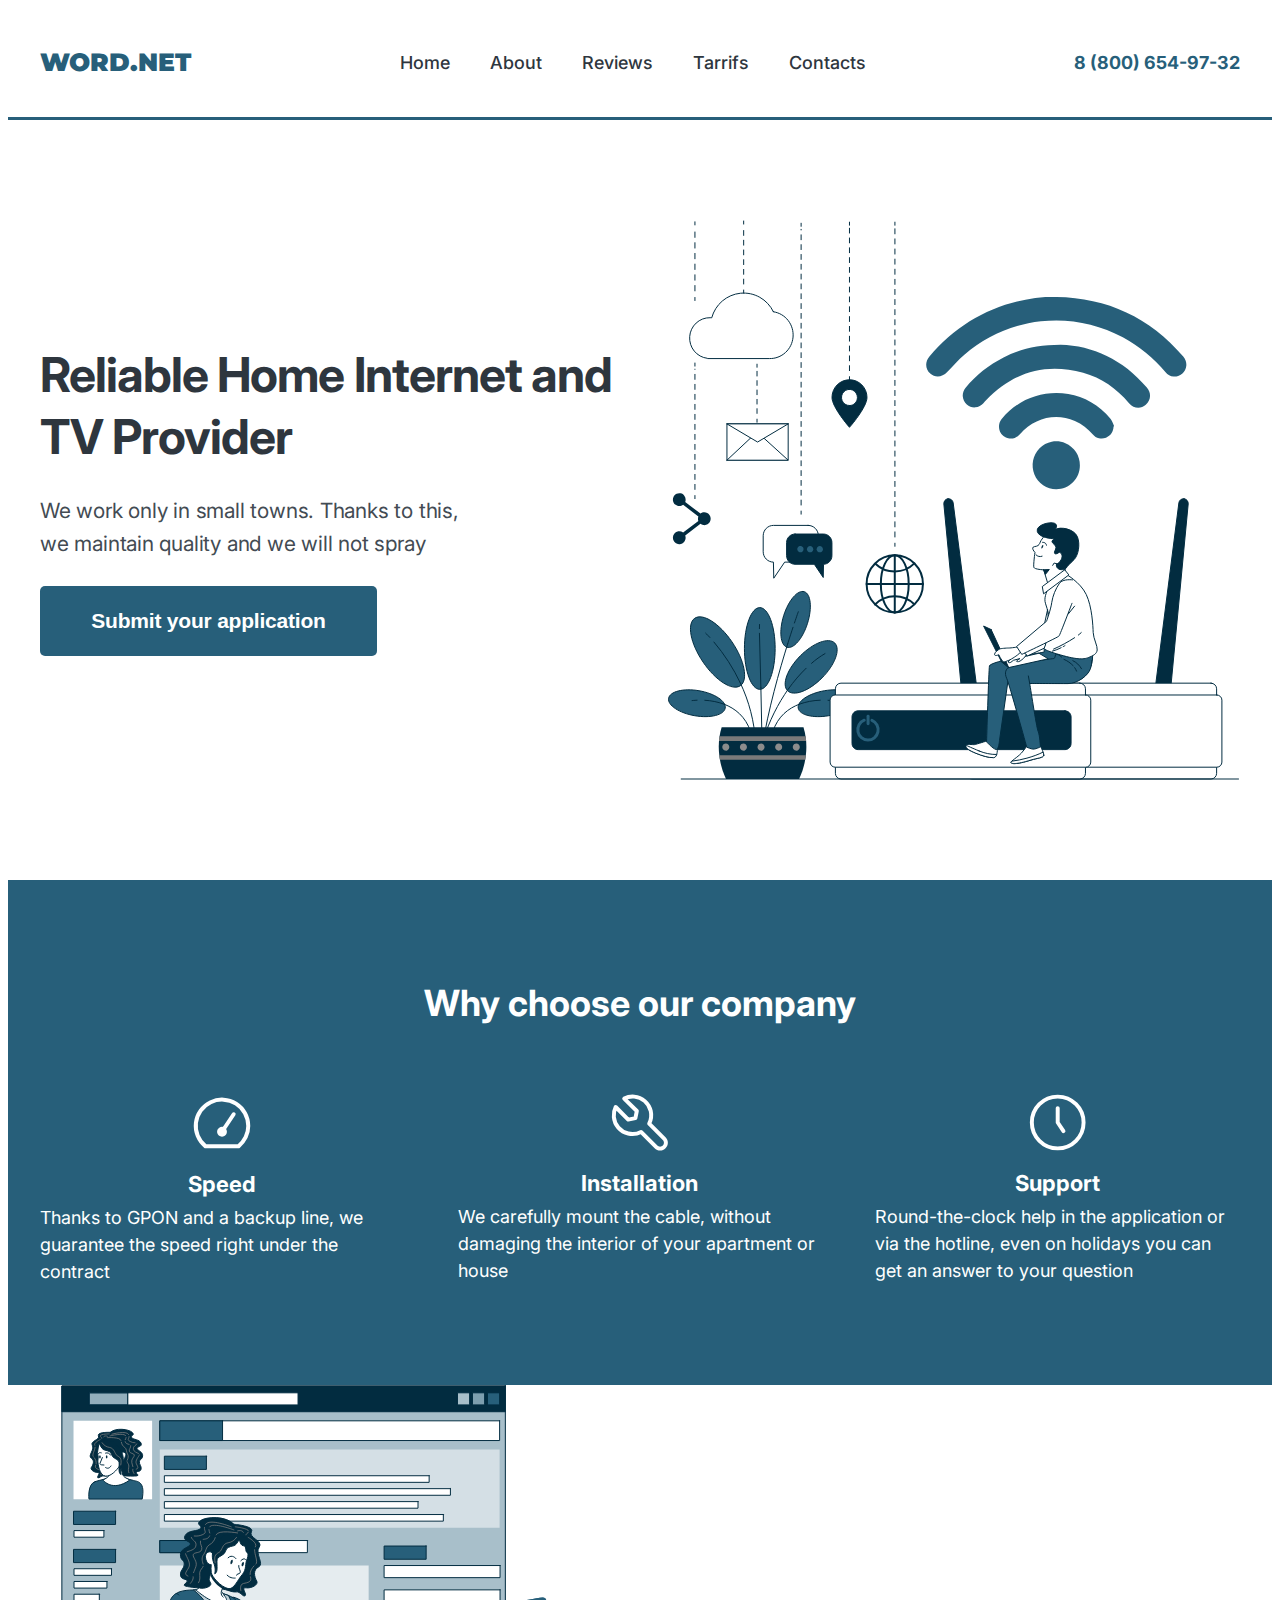
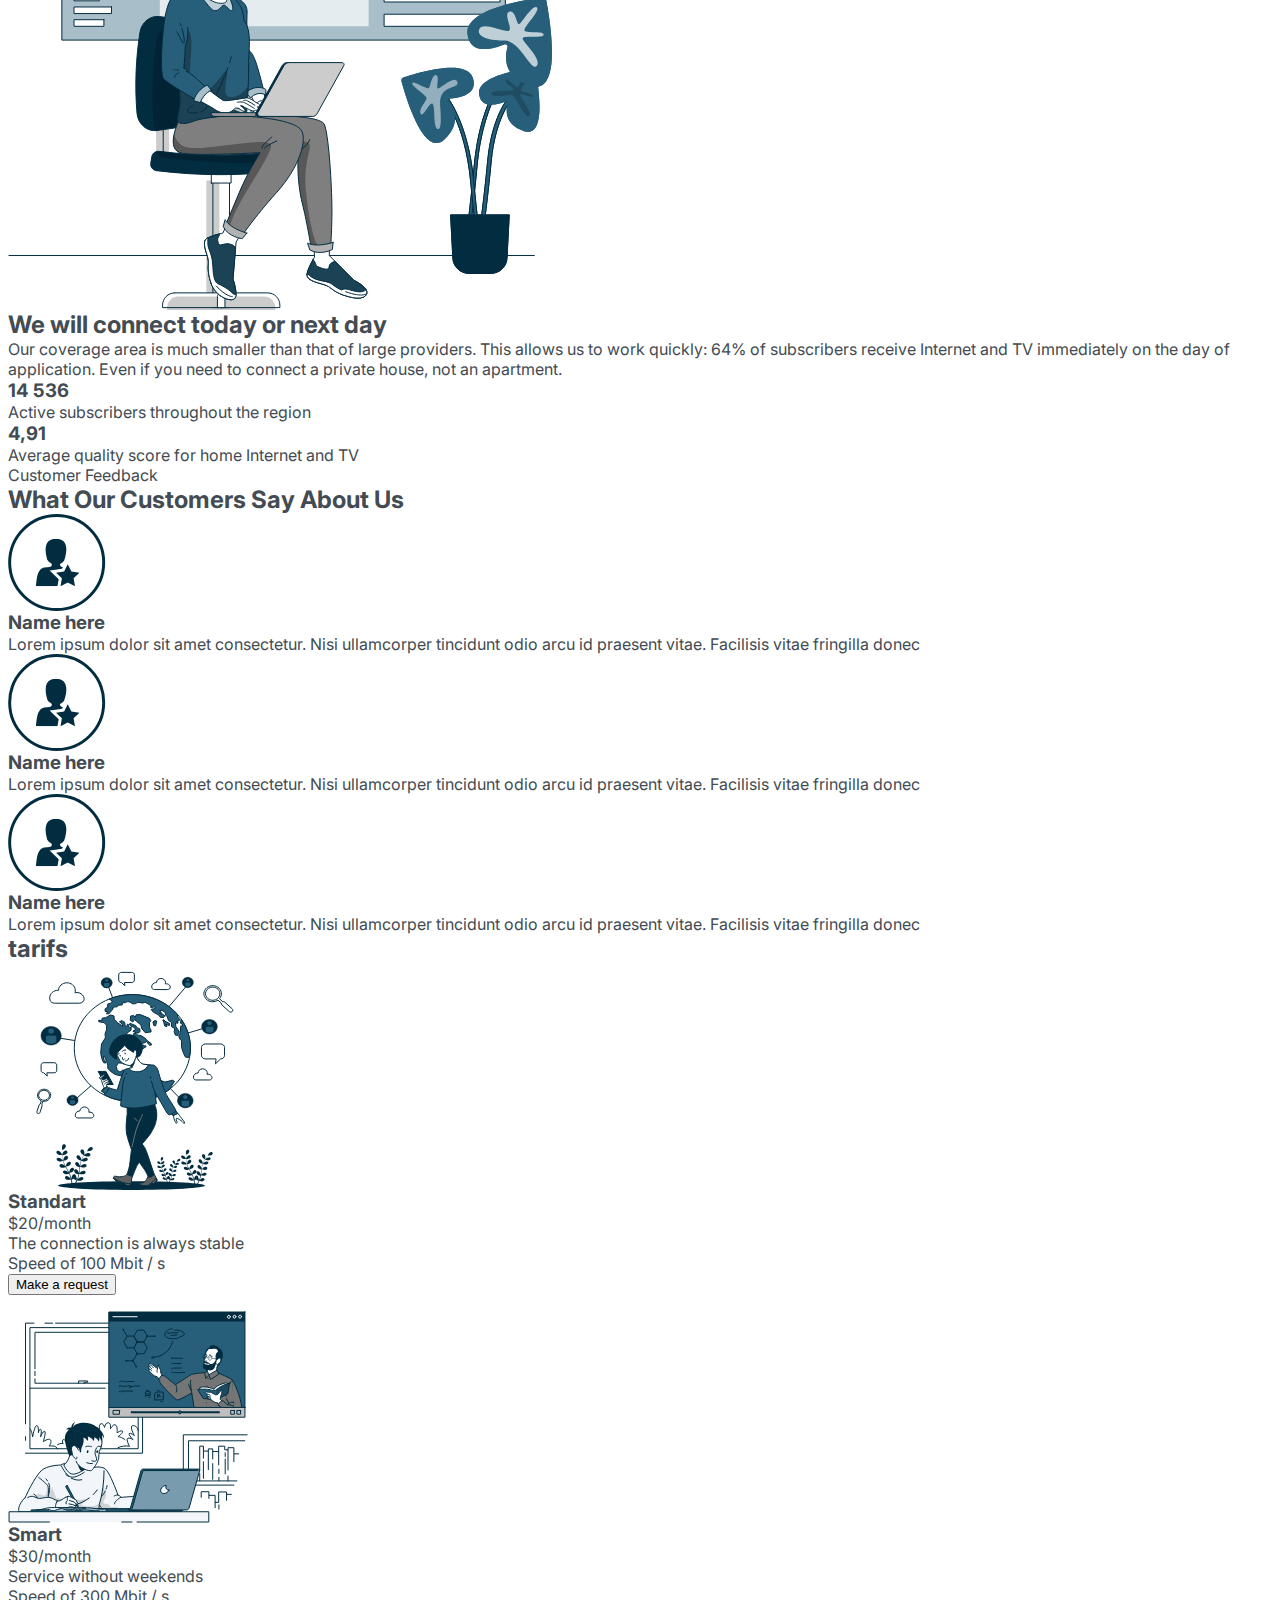
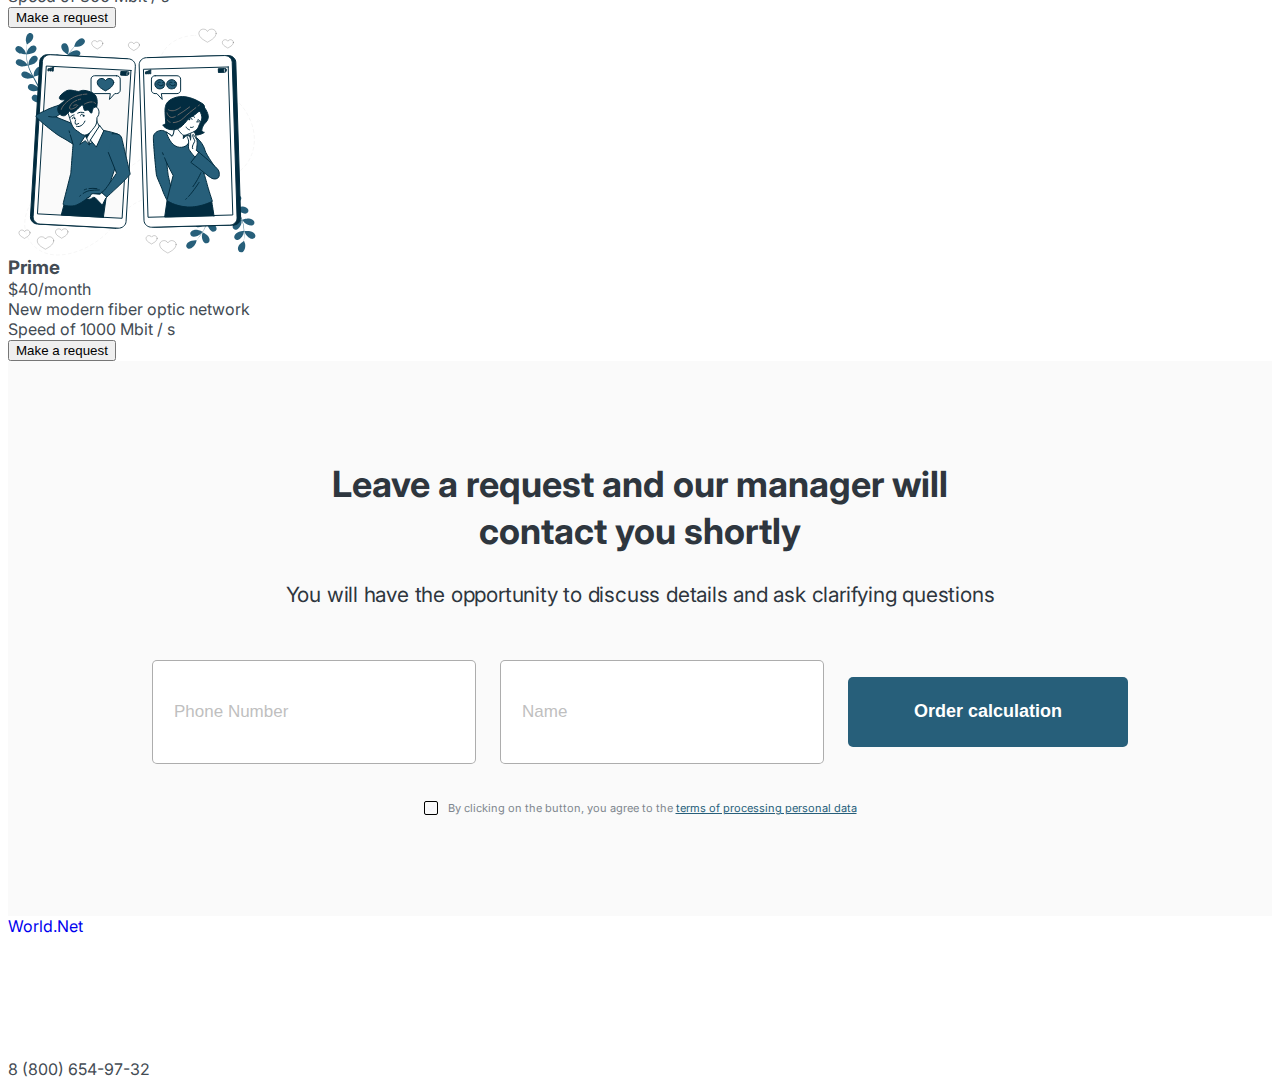
==== commit ed5fc0b0: "Add section request and styles for that" ====
--- a/index.html
+++ b/index.html
@@ -58,7 +58,7 @@
               We work only in small towns. Thanks to this, we maintain quality
               and we will not spray
             </p>
-            <button class="hero-btn" type="button">
+            <button class="hero-btn" type="button" data-modal-open>
               Submit your application
             </button>
           </div>
@@ -222,6 +222,36 @@
             <button type="button">Make a request</button>
           </li>
         </ul>
+      </section>
+      <section class="request">
+        <div class="container">
+          <h2 class="request-title">Leave a request and our manager will contact you shortly</h2>
+          <p class="request-subtitle">You will have the opportunity to discuss details and ask clarifying questions</p>
+        <form class="request-form">
+          <div class="request-box">
+            <label class="request-label" for="request-tel">
+              <input class="request-input" type="tel" name="request-tel" placeholder="Phone Number" id="request-tel"/>
+            </label>
+            <label class="request-label" for="request-name">
+              <input class="request-input" type="text" name="request-name" placeholder="Name" id="request-name"/>
+            </label>
+            <button class="request-btn" type="submit">Order calculation</button>
+          </div>
+          <div class="checkbox-requset">
+              <input type="checkbox" class="checkbox-btn-request visually-hidden" id="checkbox" name="checkbox"/>
+              <label class="checkbox-label" for="checkbox">
+                <span class="wrap-icon-request">
+                  <svg class="icon-request" width="8" height="8">
+                    <use href="./image/icons.svg#icon-vector">
+                    </use>
+                  </svg>
+                </span>
+                By clicking on the button, you agree to the <a class="private-policy" href="#">terms of processing personal data</a>
+              </label>
+
+          </div>
+        </form>
+        </div>
       </section>
     </main>
     <footer>
@@ -257,5 +287,26 @@
       </ul>
       <address><a href="tel:88006549732"></a>8 (800) 654-97-32</address>
     </footer>
+    <div class="backdrop is-hidden" data-modal>
+      <div class="modal-window">
+        <button class="modal-btn-close" type="button" data-modal-close>X</button>
+        <p class="modal-subtitle">Contact Us</p>
+        <p class="modal-title"><span class="modal-title-part">Contact</span> Us & We Can Work Together</p>
+        <p class="modal-text">Lorem ipsum dolor sit amet consectetur. Adipiscing nisl id at arcu enim id gravida pulvinar. Tristique consectetur mi
+        curabitur congue enim dignissim</p>
+        <form class="modal-form">
+          <label class="modal-label" for="user-name">
+          <input class="modal-input" type="text" placeholder="Your Name" name="user-name" id="user-name"/></label>
+          <label class="modal-label"  for="user-email">
+          <input class="modal-input"  type="email" placeholder='Your Email' name="user-email" id="user-email"/></label>
+          <label class="modal-textarea" for="user-comment">
+          <textarea class="modal-input-text"  name="user-comment" placeholder="Your Message" id="user-comment"></textarea></label>
+          <button class="modal-btn-submit" type="submit">Hire Us</button>
+        </form>
+      </div>
+    </div>
+    <script src="./js/modal.js">
+      
+    </script>
   </body>
 </html>
--- a/css/style.css
+++ b/css/style.css
@@ -43,6 +43,18 @@
     padding-left: 15px;
     padding-right: 15px;
     margin: 0 auto;
+}
+.visually-hidden {
+  position: absolute;
+  width: 1px;
+  height: 1px;
+  margin: -1px;
+  border: 0;
+  padding: 0;
+  white-space: nowrap;
+  clip-path: inset(100%);
+  clip: rect(0 0 0 0);
+  overflow: hidden;
 }
 /* HEADER */
 
@@ -180,4 +192,269 @@
     font-size: 18px;
     line-height: 1.5;
     color: #fff;
+}
+
+/* Request */
+.request {
+  background: #fafafa;
+  padding: 100px 0;
+}
+
+.container {}
+
+.request-title {
+  max-width: 707px;
+    font-weight: 700;
+    font-size: 36px;
+    line-height: 1.3;
+    text-align: center;
+    color: #2e363e;
+    margin-right: auto;
+    margin-left: auto;
+    margin-bottom: 26px;
+}
+
+.request-subtitle {
+    font-size: 21px;
+    line-height: 1.43;
+    letter-spacing: -0.01em;
+    text-align: center;
+    color: #2e363e;
+    margin-bottom: 50px;
+}
+
+.request-form {
+  display: flex;
+  flex-direction: column;
+  align-items: center;
+}
+.request-box{
+margin-bottom: 32px;
+}
+
+.request-label {
+  display: inline-block;
+  margin-right: 20px;
+}
+
+.request-input {
+    border: 1px solid rgba(0, 0, 0, 0.32);
+    border-radius: 5px;
+    padding: 16px 21px;
+    width: 280px;
+    height: 70px;
+    outline: none;
+    transition: border-color 250ms ease-in-out;
+}
+.request-input:focus {
+  border-color: #275F7A;
+}
+
+.request-input::placeholder{
+    font-weight: 400;
+    font-size: 17px;
+    line-height: 1.1;
+    color: #bfbfbf;
+}
+
+.request-btn {
+  background: #275f7a;
+  border-radius: 5px;
+    min-width: 280px;
+    height: 70px;
+    font-weight: 600;
+    font-size: 18px;
+    line-height: 1.1;
+    text-align: center;
+    color: #fff;
+    border: none;
+}
+
+
+
+.checkbox-requset {}
+
+.checkbox-btn-request {}
+
+.visually-hidden {}
+
+.checkbox-label {
+    font-size: 11px;
+    line-height: 1.3;
+    color: #7e868e;
+}
+
+.wrap-icon-request {
+border: 1px solid #000;
+  border-radius: 2px;
+  width: 12px;
+  height: 12px;
+  display: inline-flex;
+  align-items: center;
+  justify-content: center;
+  margin-right: 7px;
+}
+
+.checkbox-btn-request:checked + .checkbox-label .wrap-icon-request{
+border: none;
+background-color:#022c40;
+fill: #fff;
+}
+
+
+.icon-request {}
+
+.private-policy {
+  text-decoration: underline;
+  color: #275f7a;
+}
+
+/* Modal-window */
+.backdrop {
+  position: fixed;
+  top: 0;
+  left: 0;
+  width: 100%;
+  height: 100%;
+  background: rgba(0, 0, 0, 0.56);
+}
+.is-hidden{
+  opacity: 0;
+  visibility: hidden;
+  pointer-events: none;
+}
+
+.modal-window {
+  position: absolute;
+  top: 50%;
+  left: 50%;
+  transform: translate(-50%,-50%);
+  padding: 76px 67px 75px 50px;
+    width: 650px;
+    min-height: 854px;
+    background: #fff;
+}
+
+.modal-btn-close {
+  position: absolute;
+  top:24px;
+  right: 24px;
+  border-radius: 50%;
+  border: none;
+  background-color:#275F7A;
+  width: 40px;
+  height: 40px;
+  color:#fff;
+}
+
+.modal-subtitle {
+  display: flex;
+  align-items: center;
+  gap: 12px;
+    font-weight: 700;
+    font-size: 16px;
+    line-height: 1.55;
+    letter-spacing: 0.03em;
+    text-align: justify;
+    color: #000;
+    margin-bottom: 19px;
+}
+
+.modal-subtitle::before{
+  /* border: 2px solid #d8d8d8; */
+  content: '';
+    display: block;
+    width: 143px;
+    height: 2px;
+    background-color: #d8d8d8;
+
+}
+
+.modal-title {
+
+  font-weight: 700;
+  font-size: 48px;
+  line-height: 1.255;
+  letter-spacing: 0.03em;
+  color: #022c40;
+  margin-bottom: 31px;
+}
+.modal-title-part{
+  color: #000;
+}
+
+.modal-text {
+    font-size: 16px;
+    line-height: 1.55;
+    letter-spacing: 0.03em;
+    text-align: justify;
+    color: #022c40;
+    margin-bottom: 23px;
+}
+
+.modal-form {}
+
+.modal-label {
+  display: block;
+  margin-bottom: 23px;
+}
+
+.modal-input {
+  border: 1px solid #cacaca;
+    border-radius: 5px;
+  width: 100%;
+    height: 60px;
+    padding-left: 21px;
+    outline: none;
+    transition: border-color 250ms ease-in-out;
+
+}
+.modal-input:focus{
+  border-color: #275F7A;
+}
+.modal-input::placeholder{
+    font-size: 16px;
+    line-height: 1.55;
+    letter-spacing: 0.03em;
+    text-align: justify;
+    color: #000;
+}
+
+.modal-textarea {
+  display: block;
+  margin-bottom: 33px;
+}
+
+.modal-input-text {
+  width: 100%;
+    height: 149px;
+    padding: 21px;
+    outline: none;
+    resize: none;
+    transition: border-color 250ms ease-in-out;
+    border: 1px solid #cacaca;
+      border-radius: 5px;
+    }
+
+.modal-input-text::placeholder{
+    font-size: 16px;
+    line-height: 1.55;
+    letter-spacing: 0.03em;
+    text-align: justify;
+    color: #000;
+}
+.modal-input-text:focus{
+  border-color: #275F7A;
+}
+
+.modal-btn-submit {
+    font-size: 16px;
+    letter-spacing: 0.03em;
+    text-align: center;
+    color: #fff;
+    border-radius: 5px;
+    min-width: 181px;
+    height: 48px;
+    background: #022c40;
+    border: none;
 }